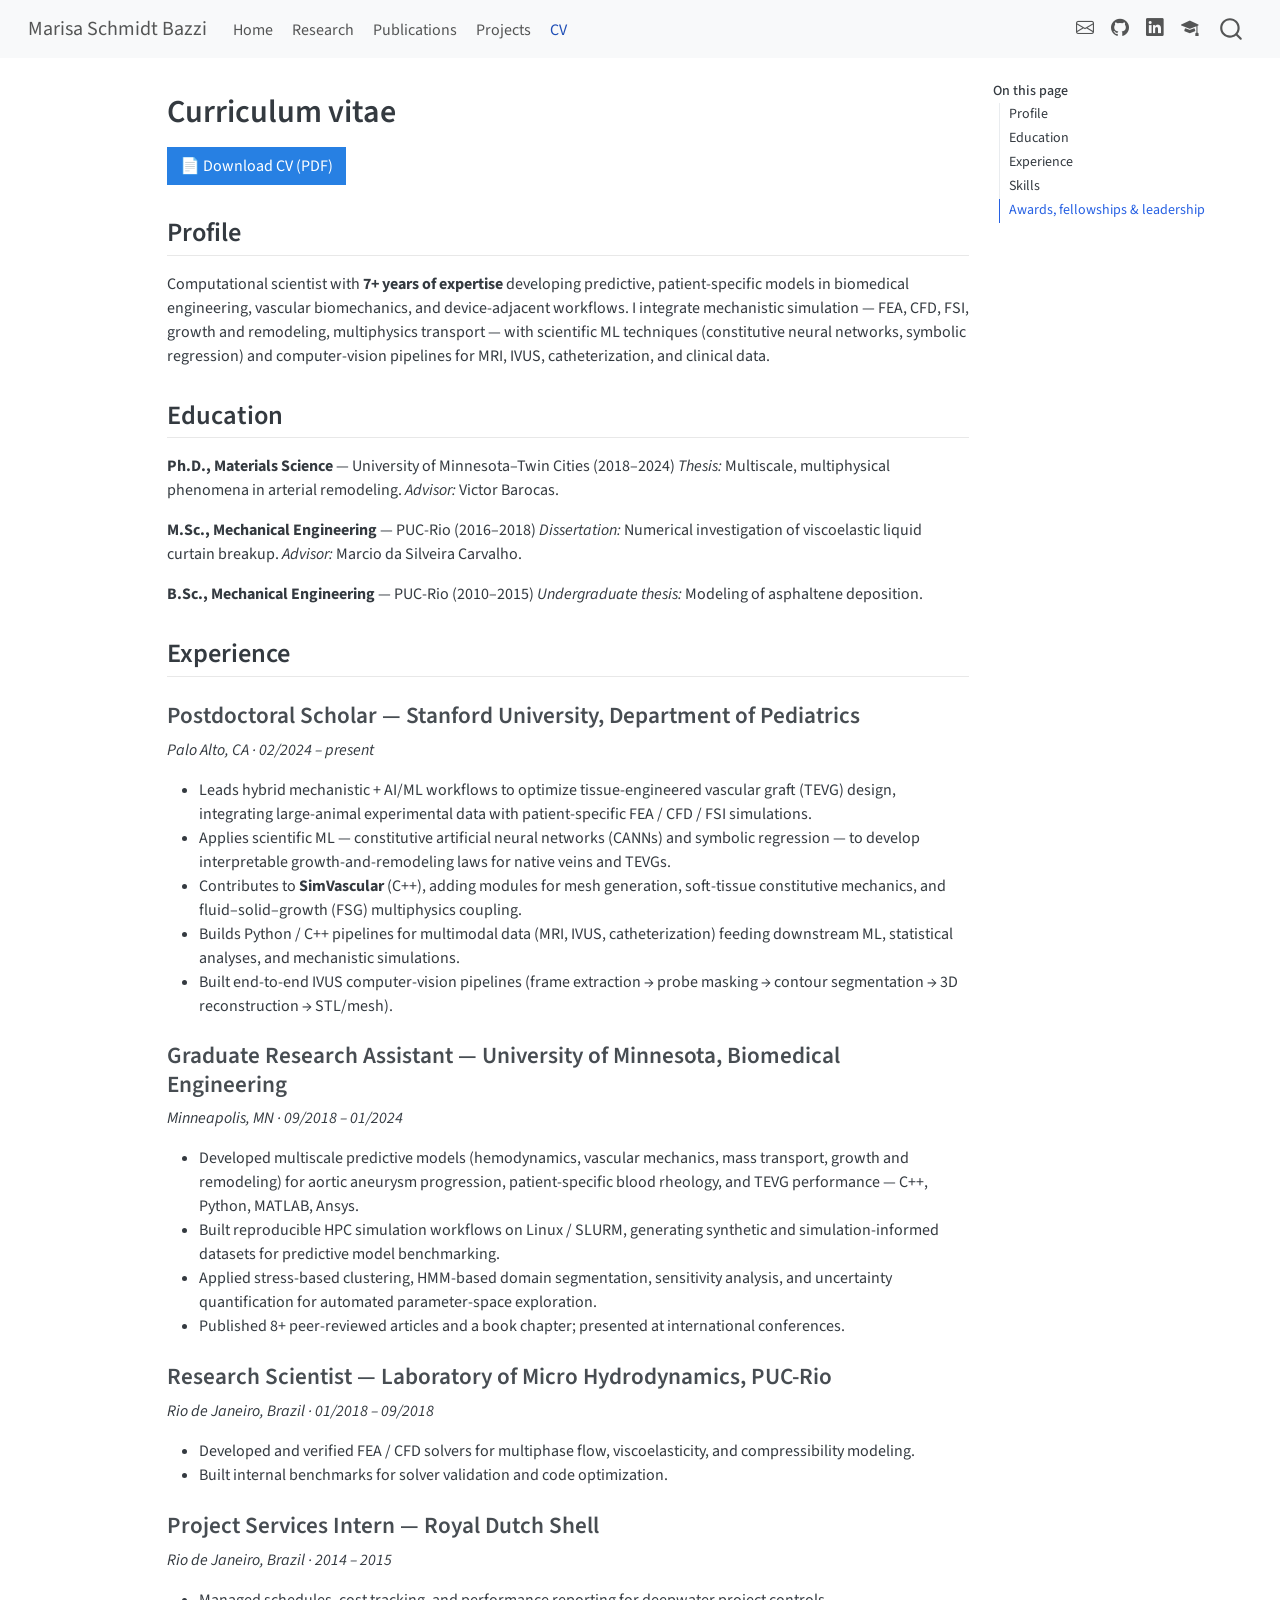
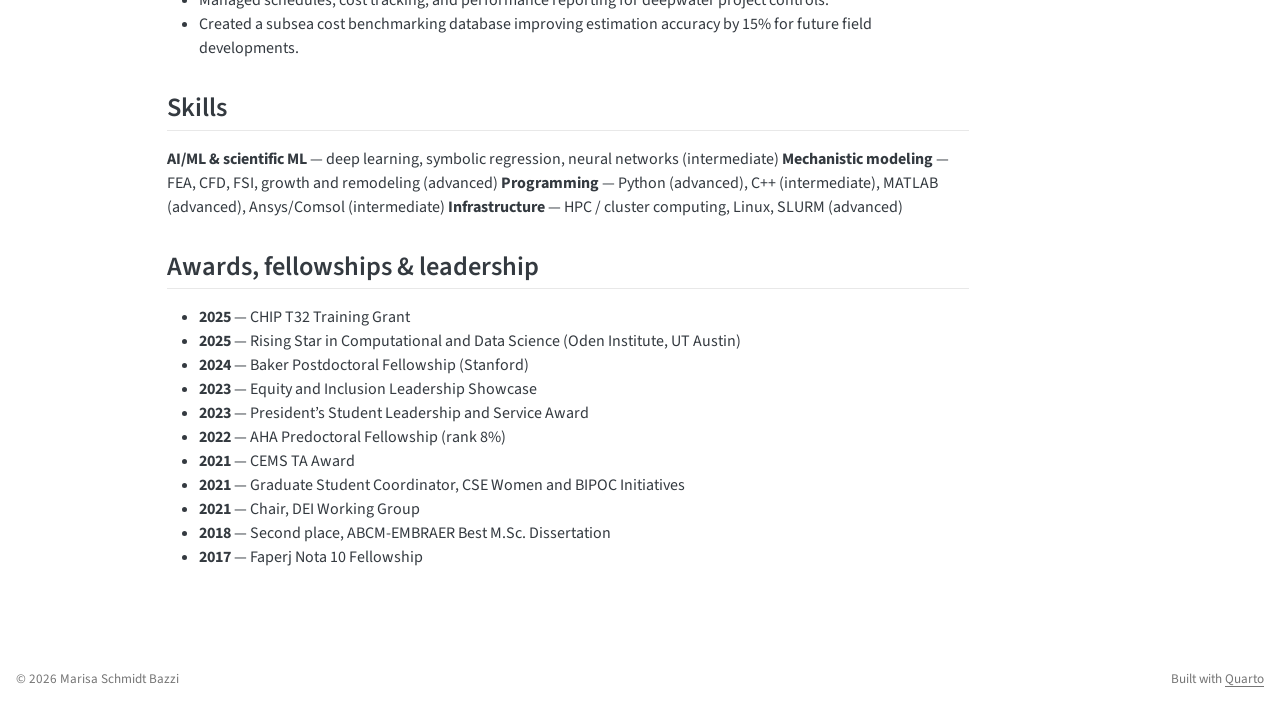
==== cv.html @ b9c8cfd8 "Built site for gh-pages" ====
<!DOCTYPE html>
<html xmlns="http://www.w3.org/1999/xhtml" lang="en" xml:lang="en"><head>

<meta charset="utf-8">
<meta name="generator" content="quarto-1.9.37">

<meta name="viewport" content="width=device-width, initial-scale=1.0, user-scalable=yes">


<title>Curriculum vitae – Marisa Schmidt Bazzi</title>
<style>
/* Default styles provided by pandoc.
** See https://pandoc.org/MANUAL.html#variables-for-html for config info.
*/
code{white-space: pre-wrap;}
span.smallcaps{font-variant: small-caps;}
div.columns{display: flex; gap: min(4vw, 1.5em);}
div.column{flex: auto; overflow-x: auto;}
div.hanging-indent{margin-left: 1.5em; text-indent: -1.5em;}
ul.task-list{list-style: none;}
ul.task-list li input[type="checkbox"] {
  width: 0.8em;
  margin: 0 0.8em 0.2em -1em; /* quarto-specific, see https://github.com/quarto-dev/quarto-cli/issues/4556 */ 
  vertical-align: middle;
}
</style>


<script src="site_libs/quarto-nav/quarto-nav.js"></script>
<script src="site_libs/quarto-nav/headroom.min.js"></script>
<script src="site_libs/clipboard/clipboard.min.js"></script>
<script src="site_libs/quarto-search/autocomplete.umd.js"></script>
<script src="site_libs/quarto-search/fuse.min.js"></script>
<script src="site_libs/quarto-search/quarto-search.js"></script>
<meta name="quarto:offset" content="./">
<script src="site_libs/quarto-html/quarto.js" type="module"></script>
<script src="site_libs/quarto-html/tabsets/tabsets.js" type="module"></script>
<script src="site_libs/quarto-html/popper.min.js"></script>
<script src="site_libs/quarto-html/tippy.umd.min.js"></script>
<script src="site_libs/quarto-html/anchor.min.js"></script>
<link href="site_libs/quarto-html/tippy.css" rel="stylesheet">
<link href="site_libs/quarto-html/quarto-syntax-highlighting-7f8f88aac4f3542376d5c11b86a4c14d.css" rel="stylesheet" id="quarto-text-highlighting-styles">
<script src="site_libs/bootstrap/bootstrap.min.js"></script>
<link href="site_libs/bootstrap/bootstrap-icons.css" rel="stylesheet">
<link href="site_libs/bootstrap/bootstrap-c2369bc17e9ba4e9e308178d984da043.min.css" rel="stylesheet" append-hash="true" id="quarto-bootstrap" data-mode="light">
<script id="quarto-search-options" type="application/json">{
  "location": "navbar",
  "copy-button": false,
  "collapse-after": 3,
  "panel-placement": "end",
  "type": "overlay",
  "limit": 50,
  "keyboard-shortcut": [
    "f",
    "/",
    "s"
  ],
  "show-item-context": false,
  "language": {
    "search-no-results-text": "No results",
    "search-matching-documents-text": "matching documents",
    "search-copy-link-title": "Copy link to search",
    "search-hide-matches-text": "Hide additional matches",
    "search-more-match-text": "more match in this document",
    "search-more-matches-text": "more matches in this document",
    "search-clear-button-title": "Clear",
    "search-text-placeholder": "",
    "search-detached-cancel-button-title": "Cancel",
    "search-submit-button-title": "Submit",
    "search-label": "Search"
  }
}</script>


<link rel="stylesheet" href="styles.css">
</head>

<body class="nav-fixed quarto-light">

<div id="quarto-search-results"></div>
  <header id="quarto-header" class="headroom fixed-top">
    <nav class="navbar navbar-expand-lg " data-bs-theme="dark">
      <div class="navbar-container container-fluid">
      <div class="navbar-brand-container mx-auto">
    <a class="navbar-brand" href="./index.html">
    <span class="navbar-title">Marisa Schmidt Bazzi</span>
    </a>
  </div>
            <div id="quarto-search" class="" title="Search"></div>
          <button class="navbar-toggler" type="button" data-bs-toggle="collapse" data-bs-target="#navbarCollapse" aria-controls="navbarCollapse" role="menu" aria-expanded="false" aria-label="Toggle navigation" onclick="if (window.quartoToggleHeadroom) { window.quartoToggleHeadroom(); }">
  <span class="navbar-toggler-icon"></span>
</button>
          <div class="collapse navbar-collapse" id="navbarCollapse">
            <ul class="navbar-nav navbar-nav-scroll me-auto">
  <li class="nav-item">
    <a class="nav-link" href="./index.html"> 
<span class="menu-text">Home</span></a>
  </li>  
  <li class="nav-item">
    <a class="nav-link" href="./research.html"> 
<span class="menu-text">Research</span></a>
  </li>  
  <li class="nav-item">
    <a class="nav-link" href="./publications.html"> 
<span class="menu-text">Publications</span></a>
  </li>  
  <li class="nav-item">
    <a class="nav-link" href="./projects.html"> 
<span class="menu-text">Projects</span></a>
  </li>  
  <li class="nav-item">
    <a class="nav-link active" href="./cv.html" aria-current="page"> 
<span class="menu-text">CV</span></a>
  </li>  
</ul>
            <ul class="navbar-nav navbar-nav-scroll ms-auto">
  <li class="nav-item compact">
    <a class="nav-link" href="mailto:msbazzi@stanford.edu"> <i class="bi bi-envelope" role="img" aria-label="Email">
</i> 
<span class="menu-text"></span></a>
  </li>  
  <li class="nav-item compact">
    <a class="nav-link" href="https://github.com/msbazzi"> <i class="bi bi-github" role="img" aria-label="GitHub">
</i> 
<span class="menu-text"></span></a>
  </li>  
  <li class="nav-item compact">
    <a class="nav-link" href="https://www.linkedin.com/in/marisa-bazzi/"> <i class="bi bi-linkedin" role="img" aria-label="LinkedIn">
</i> 
<span class="menu-text"></span></a>
  </li>  
  <li class="nav-item compact">
    <a class="nav-link" href="https://scholar.google.com/citations?user=GyhokJYAAAAJ"> <i class="bi bi-mortarboard-fill" role="img" aria-label="Google Scholar">
</i> 
<span class="menu-text"></span></a>
  </li>  
</ul>
          </div> <!-- /navcollapse -->
            <div class="quarto-navbar-tools">
</div>
      </div> <!-- /container-fluid -->
    </nav>
</header>
<!-- content -->
<div id="quarto-content" class="quarto-container page-columns page-rows-contents page-layout-article page-navbar">
<!-- sidebar -->
<!-- margin-sidebar -->
    <div id="quarto-margin-sidebar" class="sidebar margin-sidebar">
        <nav id="TOC" role="doc-toc" class="toc-active">
    <h2 id="toc-title">On this page</h2>
   
  <ul>
  <li><a href="#profile" id="toc-profile" class="nav-link active" data-scroll-target="#profile">Profile</a></li>
  <li><a href="#education" id="toc-education" class="nav-link" data-scroll-target="#education">Education</a></li>
  <li><a href="#experience" id="toc-experience" class="nav-link" data-scroll-target="#experience">Experience</a>
  <ul class="collapse">
  <li><a href="#postdoctoral-scholar-stanford-university-department-of-pediatrics" id="toc-postdoctoral-scholar-stanford-university-department-of-pediatrics" class="nav-link" data-scroll-target="#postdoctoral-scholar-stanford-university-department-of-pediatrics">Postdoctoral Scholar — Stanford University, Department of Pediatrics</a></li>
  <li><a href="#graduate-research-assistant-university-of-minnesota-biomedical-engineering" id="toc-graduate-research-assistant-university-of-minnesota-biomedical-engineering" class="nav-link" data-scroll-target="#graduate-research-assistant-university-of-minnesota-biomedical-engineering">Graduate Research Assistant — University of Minnesota, Biomedical Engineering</a></li>
  <li><a href="#research-scientist-laboratory-of-micro-hydrodynamics-puc-rio" id="toc-research-scientist-laboratory-of-micro-hydrodynamics-puc-rio" class="nav-link" data-scroll-target="#research-scientist-laboratory-of-micro-hydrodynamics-puc-rio">Research Scientist — Laboratory of Micro Hydrodynamics, PUC-Rio</a></li>
  <li><a href="#project-services-intern-royal-dutch-shell" id="toc-project-services-intern-royal-dutch-shell" class="nav-link" data-scroll-target="#project-services-intern-royal-dutch-shell">Project Services Intern — Royal Dutch Shell</a></li>
  </ul></li>
  <li><a href="#skills" id="toc-skills" class="nav-link" data-scroll-target="#skills">Skills</a></li>
  <li><a href="#awards-fellowships-leadership" id="toc-awards-fellowships-leadership" class="nav-link" data-scroll-target="#awards-fellowships-leadership">Awards, fellowships &amp; leadership</a></li>
  </ul>
</nav>
    </div>
<!-- main -->
<main class="content" id="quarto-document-content">

<header id="title-block-header" class="quarto-title-block default">
<div class="quarto-title">
<h1 class="title">Curriculum vitae</h1>
</div>



<div class="quarto-title-meta">

    
  
    
  </div>
  


</header>


<p><a href="Marisa_Bazzi_CV.pdf" class="btn btn-primary" role="button">📄 Download CV (PDF)</a></p>
<section id="profile" class="level2">
<h2 class="anchored" data-anchor-id="profile">Profile</h2>
<p>Computational scientist with <strong>7+ years of expertise</strong> developing predictive, patient-specific models in biomedical engineering, vascular biomechanics, and device-adjacent workflows. I integrate mechanistic simulation — FEA, CFD, FSI, growth and remodeling, multiphysics transport — with scientific ML techniques (constitutive neural networks, symbolic regression) and computer-vision pipelines for MRI, IVUS, catheterization, and clinical data.</p>
</section>
<section id="education" class="level2">
<h2 class="anchored" data-anchor-id="education">Education</h2>
<p><strong>Ph.D., Materials Science</strong> — University of Minnesota–Twin Cities (2018–2024) <em>Thesis:</em> Multiscale, multiphysical phenomena in arterial remodeling. <em>Advisor:</em> Victor Barocas.</p>
<p><strong>M.Sc., Mechanical Engineering</strong> — PUC-Rio (2016–2018) <em>Dissertation:</em> Numerical investigation of viscoelastic liquid curtain breakup. <em>Advisor:</em> Marcio da Silveira Carvalho.</p>
<p><strong>B.Sc., Mechanical Engineering</strong> — PUC-Rio (2010–2015) <em>Undergraduate thesis:</em> Modeling of asphaltene deposition.</p>
</section>
<section id="experience" class="level2">
<h2 class="anchored" data-anchor-id="experience">Experience</h2>
<section id="postdoctoral-scholar-stanford-university-department-of-pediatrics" class="level3">
<h3 class="anchored" data-anchor-id="postdoctoral-scholar-stanford-university-department-of-pediatrics">Postdoctoral Scholar — Stanford University, Department of Pediatrics</h3>
<p><em>Palo Alto, CA · 02/2024 – present</em></p>
<ul>
<li>Leads hybrid mechanistic + AI/ML workflows to optimize tissue-engineered vascular graft (TEVG) design, integrating large-animal experimental data with patient-specific FEA / CFD / FSI simulations.</li>
<li>Applies scientific ML — constitutive artificial neural networks (CANNs) and symbolic regression — to develop interpretable growth-and-remodeling laws for native veins and TEVGs.</li>
<li>Contributes to <strong>SimVascular</strong> (C++), adding modules for mesh generation, soft-tissue constitutive mechanics, and fluid–solid–growth (FSG) multiphysics coupling.</li>
<li>Builds Python / C++ pipelines for multimodal data (MRI, IVUS, catheterization) feeding downstream ML, statistical analyses, and mechanistic simulations.</li>
<li>Built end-to-end IVUS computer-vision pipelines (frame extraction → probe masking → contour segmentation → 3D reconstruction → STL/mesh).</li>
</ul>
</section>
<section id="graduate-research-assistant-university-of-minnesota-biomedical-engineering" class="level3">
<h3 class="anchored" data-anchor-id="graduate-research-assistant-university-of-minnesota-biomedical-engineering">Graduate Research Assistant — University of Minnesota, Biomedical Engineering</h3>
<p><em>Minneapolis, MN · 09/2018 – 01/2024</em></p>
<ul>
<li>Developed multiscale predictive models (hemodynamics, vascular mechanics, mass transport, growth and remodeling) for aortic aneurysm progression, patient-specific blood rheology, and TEVG performance — C++, Python, MATLAB, Ansys.</li>
<li>Built reproducible HPC simulation workflows on Linux / SLURM, generating synthetic and simulation-informed datasets for predictive model benchmarking.</li>
<li>Applied stress-based clustering, HMM-based domain segmentation, sensitivity analysis, and uncertainty quantification for automated parameter-space exploration.</li>
<li>Published 8+ peer-reviewed articles and a book chapter; presented at international conferences.</li>
</ul>
</section>
<section id="research-scientist-laboratory-of-micro-hydrodynamics-puc-rio" class="level3">
<h3 class="anchored" data-anchor-id="research-scientist-laboratory-of-micro-hydrodynamics-puc-rio">Research Scientist — Laboratory of Micro Hydrodynamics, PUC-Rio</h3>
<p><em>Rio de Janeiro, Brazil · 01/2018 – 09/2018</em></p>
<ul>
<li>Developed and verified FEA / CFD solvers for multiphase flow, viscoelasticity, and compressibility modeling.</li>
<li>Built internal benchmarks for solver validation and code optimization.</li>
</ul>
</section>
<section id="project-services-intern-royal-dutch-shell" class="level3">
<h3 class="anchored" data-anchor-id="project-services-intern-royal-dutch-shell">Project Services Intern — Royal Dutch Shell</h3>
<p><em>Rio de Janeiro, Brazil · 2014 – 2015</em></p>
<ul>
<li>Managed schedules, cost tracking, and performance reporting for deepwater project controls.</li>
<li>Created a subsea cost benchmarking database improving estimation accuracy by 15% for future field developments.</li>
</ul>
</section>
</section>
<section id="skills" class="level2">
<h2 class="anchored" data-anchor-id="skills">Skills</h2>
<p><strong>AI/ML &amp; scientific ML</strong> — deep learning, symbolic regression, neural networks (intermediate) <strong>Mechanistic modeling</strong> — FEA, CFD, FSI, growth and remodeling (advanced) <strong>Programming</strong> — Python (advanced), C++ (intermediate), MATLAB (advanced), Ansys/Comsol (intermediate) <strong>Infrastructure</strong> — HPC / cluster computing, Linux, SLURM (advanced)</p>
</section>
<section id="awards-fellowships-leadership" class="level2">
<h2 class="anchored" data-anchor-id="awards-fellowships-leadership">Awards, fellowships &amp; leadership</h2>
<ul>
<li><strong>2025</strong> — CHIP T32 Training Grant</li>
<li><strong>2025</strong> — Rising Star in Computational and Data Science (Oden Institute, UT Austin)</li>
<li><strong>2024</strong> — Baker Postdoctoral Fellowship (Stanford)</li>
<li><strong>2023</strong> — Equity and Inclusion Leadership Showcase</li>
<li><strong>2023</strong> — President’s Student Leadership and Service Award</li>
<li><strong>2022</strong> — AHA Predoctoral Fellowship (rank 8%)</li>
<li><strong>2021</strong> — CEMS TA Award</li>
<li><strong>2021</strong> — Graduate Student Coordinator, CSE Women and BIPOC Initiatives</li>
<li><strong>2021</strong> — Chair, DEI Working Group</li>
<li><strong>2018</strong> — Second place, ABCM-EMBRAER Best M.Sc. Dissertation</li>
<li><strong>2017</strong> — Faperj Nota 10 Fellowship</li>
</ul>


</section>

</main> <!-- /main -->
<script id="quarto-html-after-body" type="application/javascript">
  window.document.addEventListener("DOMContentLoaded", function (event) {
    const icon = "";
    const anchorJS = new window.AnchorJS();
    anchorJS.options = {
      placement: 'right',
      icon: icon
    };
    anchorJS.add('.anchored');
    const isCodeAnnotation = (el) => {
      for (const clz of el.classList) {
        if (clz.startsWith('code-annotation-')) {                     
          return true;
        }
      }
      return false;
    }
    const onCopySuccess = function(e) {
      // button target
      const button = e.trigger;
      // don't keep focus
      button.blur();
      // flash "checked"
      button.classList.add('code-copy-button-checked');
      var currentTitle = button.getAttribute("title");
      button.setAttribute("title", "Copied!");
      let tooltip;
      if (window.bootstrap) {
        button.setAttribute("data-bs-toggle", "tooltip");
        button.setAttribute("data-bs-placement", "left");
        button.setAttribute("data-bs-title", "Copied!");
        tooltip = new bootstrap.Tooltip(button, 
          { trigger: "manual", 
            customClass: "code-copy-button-tooltip",
            offset: [0, -8]});
        tooltip.show();    
      }
      setTimeout(function() {
        if (tooltip) {
          tooltip.hide();
          button.removeAttribute("data-bs-title");
          button.removeAttribute("data-bs-toggle");
          button.removeAttribute("data-bs-placement");
        }
        button.setAttribute("title", currentTitle);
        button.classList.remove('code-copy-button-checked');
      }, 1000);
      // clear code selection
      e.clearSelection();
    }
    const getTextToCopy = function(trigger) {
      const outerScaffold = trigger.parentElement.cloneNode(true);
      const codeEl = outerScaffold.querySelector('code');
      for (const childEl of codeEl.children) {
        if (isCodeAnnotation(childEl)) {
          childEl.remove();
        }
      }
      return codeEl.innerText;
    }
    const clipboard = new window.ClipboardJS('.code-copy-button:not([data-in-quarto-modal])', {
      text: getTextToCopy
    });
    clipboard.on('success', onCopySuccess);
    if (window.document.getElementById('quarto-embedded-source-code-modal')) {
      const clipboardModal = new window.ClipboardJS('.code-copy-button[data-in-quarto-modal]', {
        text: getTextToCopy,
        container: window.document.getElementById('quarto-embedded-source-code-modal')
      });
      clipboardModal.on('success', onCopySuccess);
    }
      var localhostRegex = new RegExp(/^(?:http|https):\/\/localhost\:?[0-9]*\//);
      var mailtoRegex = new RegExp(/^mailto:/);
        var filterRegex = new RegExp("https:\/\/msbazzi\.github\.io");
      var isInternal = (href) => {
          return filterRegex.test(href) || localhostRegex.test(href) || mailtoRegex.test(href);
      }
      // Inspect non-navigation links and adorn them if external
     var links = window.document.querySelectorAll('a[href]:not(.nav-link):not(.navbar-brand):not(.toc-action):not(.sidebar-link):not(.sidebar-item-toggle):not(.pagination-link):not(.no-external):not([aria-hidden]):not(.dropdown-item):not(.quarto-navigation-tool):not(.about-link)');
      for (var i=0; i<links.length; i++) {
        const link = links[i];
        if (!isInternal(link.href)) {
          // undo the damage that might have been done by quarto-nav.js in the case of
          // links that we want to consider external
          if (link.dataset.originalHref !== undefined) {
            link.href = link.dataset.originalHref;
          }
        }
      }
    function tippyHover(el, contentFn, onTriggerFn, onUntriggerFn) {
      const config = {
        allowHTML: true,
        maxWidth: 500,
        delay: 100,
        arrow: false,
        appendTo: function(el) {
            return el.parentElement;
        },
        interactive: true,
        interactiveBorder: 10,
        theme: 'quarto',
        placement: 'bottom-start',
      };
      if (contentFn) {
        config.content = contentFn;
      }
      if (onTriggerFn) {
        config.onTrigger = onTriggerFn;
      }
      if (onUntriggerFn) {
        config.onUntrigger = onUntriggerFn;
      }
      window.tippy(el, config); 
    }
    const noterefs = window.document.querySelectorAll('a[role="doc-noteref"]');
    for (var i=0; i<noterefs.length; i++) {
      const ref = noterefs[i];
      tippyHover(ref, function() {
        // use id or data attribute instead here
        let href = ref.getAttribute('data-footnote-href') || ref.getAttribute('href');
        try { href = new URL(href).hash; } catch {}
        const id = href.replace(/^#\/?/, "");
        const note = window.document.getElementById(id);
        if (note) {
          return note.innerHTML;
        } else {
          return "";
        }
      });
    }
    const xrefs = window.document.querySelectorAll('a.quarto-xref');
    const processXRef = (id, note) => {
      // Strip column container classes
      const stripColumnClz = (el) => {
        el.classList.remove("page-full", "page-columns");
        if (el.children) {
          for (const child of el.children) {
            stripColumnClz(child);
          }
        }
      }
      stripColumnClz(note)
      if (id === null || id.startsWith('sec-')) {
        // Special case sections, only their first couple elements
        const container = document.createElement("div");
        if (note.children && note.children.length > 2) {
          container.appendChild(note.children[0].cloneNode(true));
          for (let i = 1; i < note.children.length; i++) {
            const child = note.children[i];
            if (child.tagName === "P" && child.innerText === "") {
              continue;
            } else {
              container.appendChild(child.cloneNode(true));
              break;
            }
          }
          if (window.Quarto?.typesetMath) {
            window.Quarto.typesetMath(container);
          }
          return container.innerHTML
        } else {
          if (window.Quarto?.typesetMath) {
            window.Quarto.typesetMath(note);
          }
          return note.innerHTML;
        }
      } else {
        // Remove any anchor links if they are present
        const anchorLink = note.querySelector('a.anchorjs-link');
        if (anchorLink) {
          anchorLink.remove();
        }
        if (window.Quarto?.typesetMath) {
          window.Quarto.typesetMath(note);
        }
        if (note.classList.contains("callout")) {
          return note.outerHTML;
        } else {
          return note.innerHTML;
        }
      }
    }
    for (var i=0; i<xrefs.length; i++) {
      const xref = xrefs[i];
      tippyHover(xref, undefined, function(instance) {
        instance.disable();
        let url = xref.getAttribute('href');
        let hash = undefined; 
        if (url.startsWith('#')) {
          hash = url;
        } else {
          try { hash = new URL(url).hash; } catch {}
        }
        if (hash) {
          const id = hash.replace(/^#\/?/, "");
          const note = window.document.getElementById(id);
          if (note !== null) {
            try {
              const html = processXRef(id, note.cloneNode(true));
              instance.setContent(html);
            } finally {
              instance.enable();
              instance.show();
            }
          } else {
            // See if we can fetch this
            fetch(url.split('#')[0])
            .then(res => res.text())
            .then(html => {
              const parser = new DOMParser();
              const htmlDoc = parser.parseFromString(html, "text/html");
              const note = htmlDoc.getElementById(id);
              if (note !== null) {
                const html = processXRef(id, note);
                instance.setContent(html);
              } 
            }).finally(() => {
              instance.enable();
              instance.show();
            });
          }
        } else {
          // See if we can fetch a full url (with no hash to target)
          // This is a special case and we should probably do some content thinning / targeting
          fetch(url)
          .then(res => res.text())
          .then(html => {
            const parser = new DOMParser();
            const htmlDoc = parser.parseFromString(html, "text/html");
            const note = htmlDoc.querySelector('main.content');
            if (note !== null) {
              // This should only happen for chapter cross references
              // (since there is no id in the URL)
              // remove the first header
              if (note.children.length > 0 && note.children[0].tagName === "HEADER") {
                note.children[0].remove();
              }
              const html = processXRef(null, note);
              instance.setContent(html);
            } 
          }).finally(() => {
            instance.enable();
            instance.show();
          });
        }
      }, function(instance) {
      });
    }
        let selectedAnnoteEl;
        const selectorForAnnotation = ( cell, annotation) => {
          let cellAttr = 'data-code-cell="' + cell + '"';
          let lineAttr = 'data-code-annotation="' +  annotation + '"';
          const selector = 'span[' + cellAttr + '][' + lineAttr + ']';
          return selector;
        }
        const selectCodeLines = (annoteEl) => {
          const doc = window.document;
          const targetCell = annoteEl.getAttribute("data-target-cell");
          const targetAnnotation = annoteEl.getAttribute("data-target-annotation");
          const annoteSpan = window.document.querySelector(selectorForAnnotation(targetCell, targetAnnotation));
          const lines = annoteSpan.getAttribute("data-code-lines").split(",");
          const lineIds = lines.map((line) => {
            return targetCell + "-" + line;
          })
          let top = null;
          let height = null;
          let parent = null;
          if (lineIds.length > 0) {
              //compute the position of the single el (top and bottom and make a div)
              const el = window.document.getElementById(lineIds[0]);
              top = el.offsetTop;
              height = el.offsetHeight;
              parent = el.parentElement.parentElement;
            if (lineIds.length > 1) {
              const lastEl = window.document.getElementById(lineIds[lineIds.length - 1]);
              const bottom = lastEl.offsetTop + lastEl.offsetHeight;
              height = bottom - top;
            }
            if (top !== null && height !== null && parent !== null) {
              // cook up a div (if necessary) and position it 
              let div = window.document.getElementById("code-annotation-line-highlight");
              if (div === null) {
                div = window.document.createElement("div");
                div.setAttribute("id", "code-annotation-line-highlight");
                div.style.position = 'absolute';
                parent.appendChild(div);
              }
              div.style.top = top - 2 + "px";
              div.style.height = height + 4 + "px";
              div.style.left = 0;
              let gutterDiv = window.document.getElementById("code-annotation-line-highlight-gutter");
              if (gutterDiv === null) {
                gutterDiv = window.document.createElement("div");
                gutterDiv.setAttribute("id", "code-annotation-line-highlight-gutter");
                gutterDiv.style.position = 'absolute';
                const codeCell = window.document.getElementById(targetCell);
                const gutter = codeCell.querySelector('.code-annotation-gutter');
                gutter.appendChild(gutterDiv);
              }
              gutterDiv.style.top = top - 2 + "px";
              gutterDiv.style.height = height + 4 + "px";
            }
            selectedAnnoteEl = annoteEl;
          }
        };
        const unselectCodeLines = () => {
          const elementsIds = ["code-annotation-line-highlight", "code-annotation-line-highlight-gutter"];
          elementsIds.forEach((elId) => {
            const div = window.document.getElementById(elId);
            if (div) {
              div.remove();
            }
          });
          selectedAnnoteEl = undefined;
        };
          // Handle positioning of the toggle
      window.addEventListener(
        "resize",
        throttle(() => {
          elRect = undefined;
          if (selectedAnnoteEl) {
            selectCodeLines(selectedAnnoteEl);
          }
        }, 10)
      );
      function throttle(fn, ms) {
      let throttle = false;
      let timer;
        return (...args) => {
          if(!throttle) { // first call gets through
              fn.apply(this, args);
              throttle = true;
          } else { // all the others get throttled
              if(timer) clearTimeout(timer); // cancel #2
              timer = setTimeout(() => {
                fn.apply(this, args);
                timer = throttle = false;
              }, ms);
          }
        };
      }
        // Attach click handler to the DT
        const annoteDls = window.document.querySelectorAll('dt[data-target-cell]');
        for (const annoteDlNode of annoteDls) {
          annoteDlNode.addEventListener('click', (event) => {
            const clickedEl = event.target;
            if (clickedEl !== selectedAnnoteEl) {
              unselectCodeLines();
              const activeEl = window.document.querySelector('dt[data-target-cell].code-annotation-active');
              if (activeEl) {
                activeEl.classList.remove('code-annotation-active');
              }
              selectCodeLines(clickedEl);
              clickedEl.classList.add('code-annotation-active');
            } else {
              // Unselect the line
              unselectCodeLines();
              clickedEl.classList.remove('code-annotation-active');
            }
          });
        }
    const findCites = (el) => {
      const parentEl = el.parentElement;
      if (parentEl) {
        const cites = parentEl.dataset.cites;
        if (cites) {
          return {
            el,
            cites: cites.split(' ')
          };
        } else {
          return findCites(el.parentElement)
        }
      } else {
        return undefined;
      }
    };
    var bibliorefs = window.document.querySelectorAll('a[role="doc-biblioref"]');
    for (var i=0; i<bibliorefs.length; i++) {
      const ref = bibliorefs[i];
      const citeInfo = findCites(ref);
      if (citeInfo) {
        tippyHover(citeInfo.el, function() {
          var popup = window.document.createElement('div');
          citeInfo.cites.forEach(function(cite) {
            var citeDiv = window.document.createElement('div');
            citeDiv.classList.add('hanging-indent');
            citeDiv.classList.add('csl-entry');
            var biblioDiv = window.document.getElementById('ref-' + cite);
            if (biblioDiv) {
              citeDiv.innerHTML = biblioDiv.innerHTML;
            }
            popup.appendChild(citeDiv);
          });
          return popup.innerHTML;
        });
      }
    }
  });
  </script>
</div> <!-- /content -->
<footer class="footer">
  <div class="nav-footer">
    <div class="nav-footer-left">
<p>© 2026 Marisa Schmidt Bazzi</p>
</div>   
    <div class="nav-footer-center">
      &nbsp;
    </div>
    <div class="nav-footer-right">
<p>Built with <a href="https://quarto.org">Quarto</a></p>
</div>
  </div>
</footer>




</body></html>
---- site_libs/quarto-html/tippy.css ----
.tippy-box[data-animation=fade][data-state=hidden]{opacity:0}[data-tippy-root]{max-width:calc(100vw - 10px)}.tippy-box{position:relative;background-color:#333;color:#fff;border-radius:4px;font-size:14px;line-height:1.4;white-space:normal;outline:0;transition-property:transform,visibility,opacity}.tippy-box[data-placement^=top]>.tippy-arrow{bottom:0}.tippy-box[data-placement^=top]>.tippy-arrow:before{bottom:-7px;left:0;border-width:8px 8px 0;border-top-color:initial;transform-origin:center top}.tippy-box[data-placement^=bottom]>.tippy-arrow{top:0}.tippy-box[data-placement^=bottom]>.tippy-arrow:before{top:-7px;left:0;border-width:0 8px 8px;border-bottom-color:initial;transform-origin:center bottom}.tippy-box[data-placement^=left]>.tippy-arrow{right:0}.tippy-box[data-placement^=left]>.tippy-arrow:before{border-width:8px 0 8px 8px;border-left-color:initial;right:-7px;transform-origin:center left}.tippy-box[data-placement^=right]>.tippy-arrow{left:0}.tippy-box[data-placement^=right]>.tippy-arrow:before{left:-7px;border-width:8px 8px 8px 0;border-right-color:initial;transform-origin:center right}.tippy-box[data-inertia][data-state=visible]{transition-timing-function:cubic-bezier(.54,1.5,.38,1.11)}.tippy-arrow{width:16px;height:16px;color:#333}.tippy-arrow:before{content:"";position:absolute;border-color:transparent;border-style:solid}.tippy-content{position:relative;padding:5px 9px;z-index:1}
---- site_libs/quarto-html/quarto-syntax-highlighting-7f8f88aac4f3542376d5c11b86a4c14d.css ----
/* quarto syntax highlight colors */
:root {
  --quarto-hl-ot-color: #003B4F;
  --quarto-hl-at-color: #657422;
  --quarto-hl-ss-color: #20794D;
  --quarto-hl-an-color: #5E5E5E;
  --quarto-hl-fu-color: #4758AB;
  --quarto-hl-st-color: #20794D;
  --quarto-hl-cf-color: #003B4F;
  --quarto-hl-op-color: #5E5E5E;
  --quarto-hl-er-color: #AD0000;
  --quarto-hl-bn-color: #AD0000;
  --quarto-hl-al-color: #AD0000;
  --quarto-hl-va-color: #111111;
  --quarto-hl-bu-color: inherit;
  --quarto-hl-ex-color: inherit;
  --quarto-hl-pp-color: #AD0000;
  --quarto-hl-in-color: #5E5E5E;
  --quarto-hl-vs-color: #20794D;
  --quarto-hl-wa-color: #5E5E5E;
  --quarto-hl-do-color: #5E5E5E;
  --quarto-hl-im-color: #00769E;
  --quarto-hl-ch-color: #20794D;
  --quarto-hl-dt-color: #AD0000;
  --quarto-hl-fl-color: #AD0000;
  --quarto-hl-co-color: #5E5E5E;
  --quarto-hl-cv-color: #5E5E5E;
  --quarto-hl-cn-color: #8f5902;
  --quarto-hl-sc-color: #5E5E5E;
  --quarto-hl-dv-color: #AD0000;
  --quarto-hl-kw-color: #003B4F;
}

/* other quarto variables */
:root {
  --quarto-font-monospace: SFMono-Regular, Menlo, Monaco, Consolas, "Liberation Mono", "Courier New", monospace;
}

/* syntax highlight based on Pandoc's rules */
pre > code.sourceCode > span {
  color: #003B4F;
}

code.sourceCode > span {
  color: #003B4F;
}

div.sourceCode,
div.sourceCode pre.sourceCode {
  color: #003B4F;
}

/* Normal */
code span {
  color: #003B4F;
}

/* Alert */
code span.al {
  color: #AD0000;
  font-style: inherit;
}

/* Annotation */
code span.an {
  color: #5E5E5E;
  font-style: inherit;
}

/* Attribute */
code span.at {
  color: #657422;
  font-style: inherit;
}

/* BaseN */
code span.bn {
  color: #AD0000;
  font-style: inherit;
}

/* BuiltIn */
code span.bu {
  font-style: inherit;
}

/* ControlFlow */
code span.cf {
  color: #003B4F;
  font-weight: bold;
  font-style: inherit;
}

/* Char */
code span.ch {
  color: #20794D;
  font-style: inherit;
}

/* Constant */
code span.cn {
  color: #8f5902;
  font-style: inherit;
}

/* Comment */
code span.co {
  color: #5E5E5E;
  font-style: inherit;
}

/* CommentVar */
code span.cv {
  color: #5E5E5E;
  font-style: italic;
}

/* Documentation */
code span.do {
  color: #5E5E5E;
  font-style: italic;
}

/* DataType */
code span.dt {
  color: #AD0000;
  font-style: inherit;
}

/* DecVal */
code span.dv {
  color: #AD0000;
  font-style: inherit;
}

/* Error */
code span.er {
  color: #AD0000;
  font-style: inherit;
}

/* Extension */
code span.ex {
  font-style: inherit;
}

/* Float */
code span.fl {
  color: #AD0000;
  font-style: inherit;
}

/* Function */
code span.fu {
  color: #4758AB;
  font-style: inherit;
}

/* Import */
code span.im {
  color: #00769E;
  font-style: inherit;
}

/* Information */
code span.in {
  color: #5E5E5E;
  font-style: inherit;
}

/* Keyword */
code span.kw {
  color: #003B4F;
  font-weight: bold;
  font-style: inherit;
}

/* Operator */
code span.op {
  color: #5E5E5E;
  font-style: inherit;
}

/* Other */
code span.ot {
  color: #003B4F;
  font-style: inherit;
}

/* Preprocessor */
code span.pp {
  color: #AD0000;
  font-style: inherit;
}

/* SpecialChar */
code span.sc {
  color: #5E5E5E;
  font-style: inherit;
}

/* SpecialString */
code span.ss {
  color: #20794D;
  font-style: inherit;
}

/* String */
code span.st {
  color: #20794D;
  font-style: inherit;
}

/* Variable */
code span.va {
  color: #111111;
  font-style: inherit;
}

/* VerbatimString */
code span.vs {
  color: #20794D;
  font-style: inherit;
}

/* Warning */
code span.wa {
  color: #5E5E5E;
  font-style: italic;
}

.prevent-inlining {
  content: "</";
}

/*# sourceMappingURL=789ad8cd35626ba772517505b42a116e.css.map */
---- styles.css ----
/* Subtle academic styling */

.profile-img {
  border-radius: 50%;
  width: 220px;
  height: 220px;
  object-fit: cover;
  box-shadow: 0 2px 12px rgba(0, 0, 0, 0.08);
}

.about-grid {
  display: grid;
  grid-template-columns: 240px 1fr;
  gap: 2.5rem;
  align-items: start;
  margin-top: 1rem;
}

@media (max-width: 768px) {
  .about-grid {
    grid-template-columns: 1fr;
    text-align: center;
  }
  .profile-img {
    margin: 0 auto;
  }
}

.contact-list {
  list-style: none;
  padding: 0;
  margin-top: 0.75rem;
  font-size: 0.95em;
}

.contact-list li {
  margin-bottom: 0.25rem;
}

h1, h2, h3 {
  font-weight: 600;
}

h2 {
  margin-top: 2rem;
  border-bottom: 1px solid #e8e8e8;
  padding-bottom: 0.3rem;
}

.pub-year {
  font-weight: 600;
  color: #555;
  margin-top: 1.5rem;
}

.pub-entry {
  margin-bottom: 1rem;
  padding-left: 1rem;
  border-left: 2px solid #e8e8e8;
}

.pub-title {
  font-weight: 600;
}

.pub-venue {
  font-style: italic;
  color: #666;
}

.project-card {
  border: 1px solid #e8e8e8;
  border-radius: 6px;
  padding: 1rem 1.25rem;
  margin-bottom: 1rem;
}

.project-card h3 {
  margin-top: 0;
}

.tag {
  display: inline-block;
  background: #f0f4f8;
  color: #1a5490;
  padding: 2px 8px;
  border-radius: 3px;
  font-size: 0.8em;
  margin-right: 4px;
}
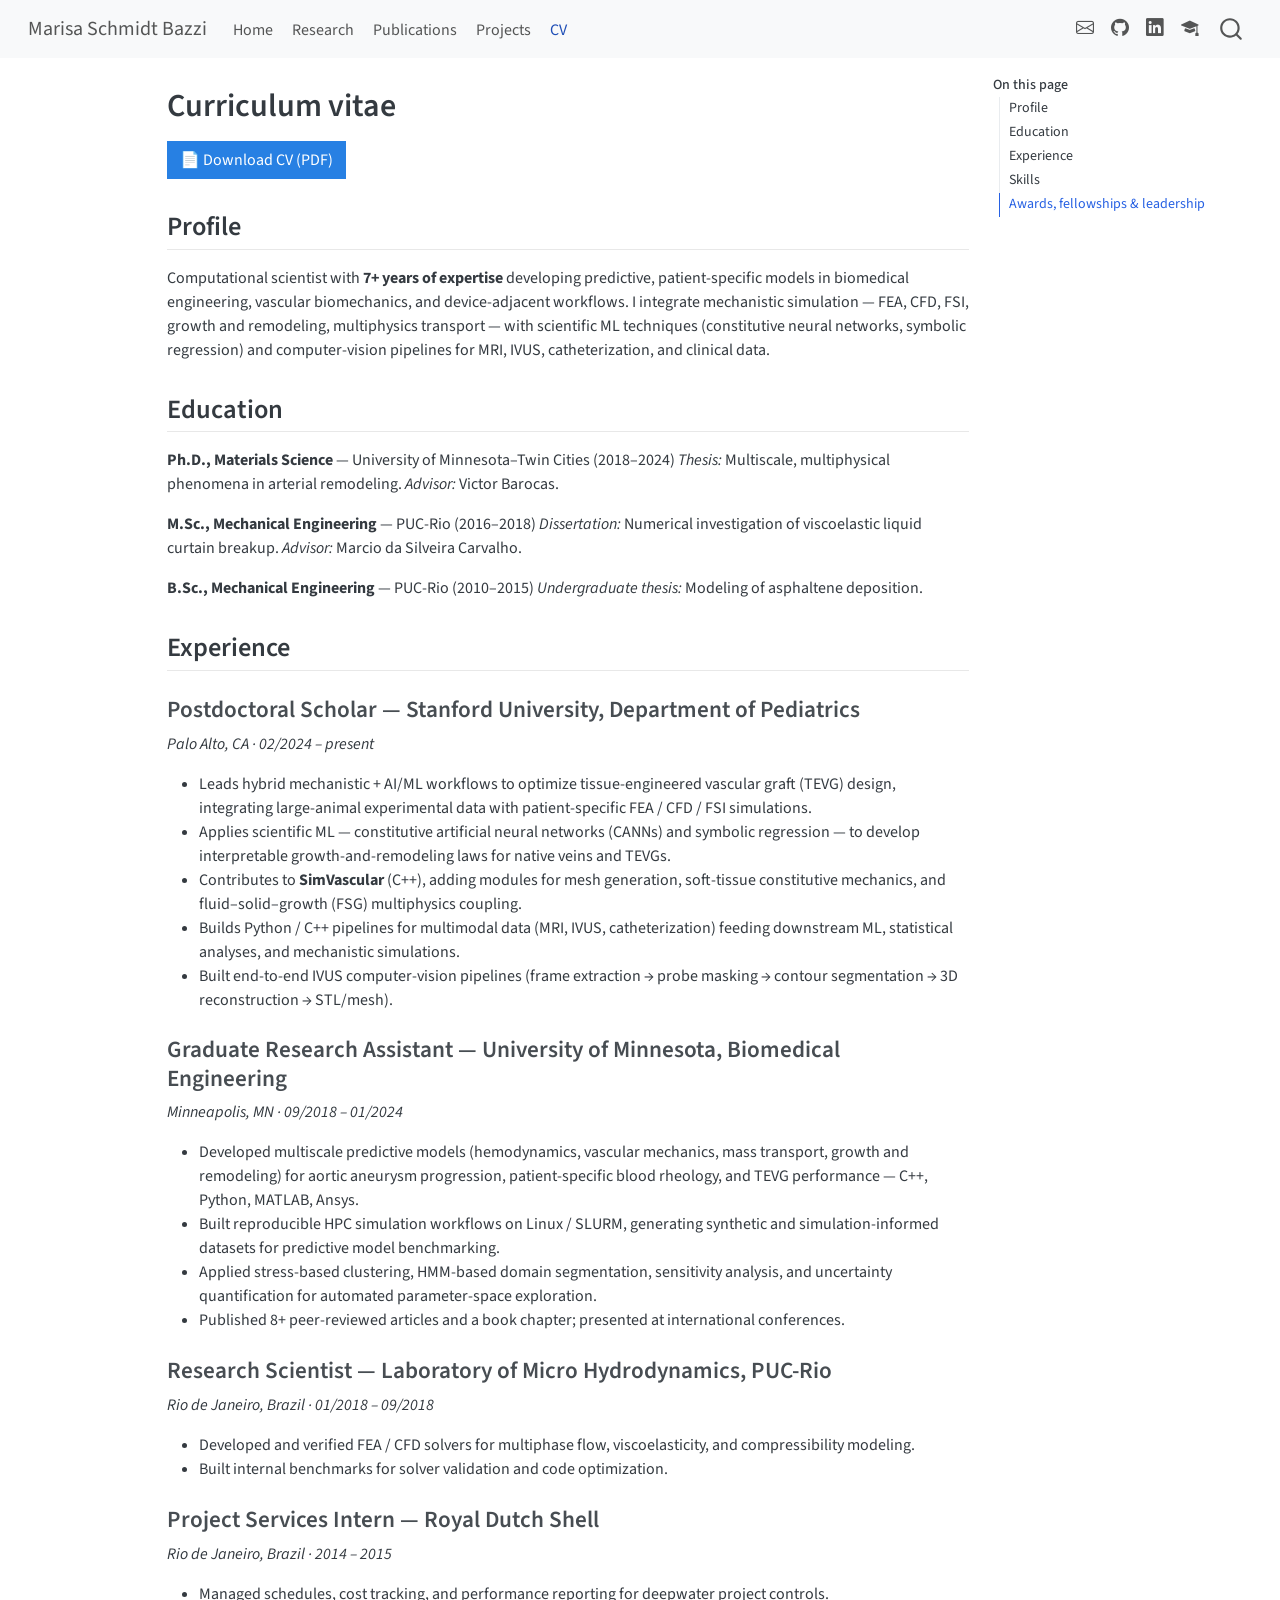
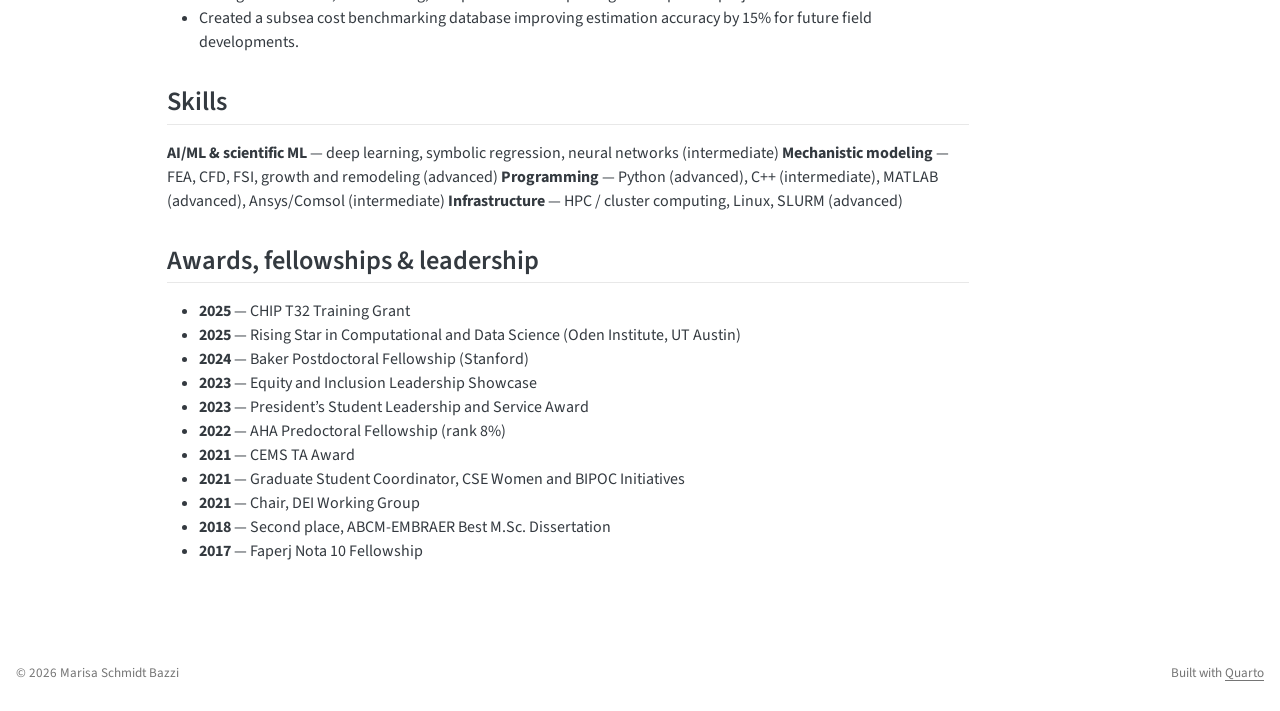
==== commit 3636f7f9: "Built site for gh-pages" ====
--- a/cv.html
+++ b/cv.html
@@ -2,7 +2,7 @@
 <html xmlns="http://www.w3.org/1999/xhtml" lang="en" xml:lang="en"><head>
 
 <meta charset="utf-8">
-<meta name="generator" content="quarto-1.9.37">
+<meta name="generator" content="quarto-1.10.18">
 
 <meta name="viewport" content="width=device-width, initial-scale=1.0, user-scalable=yes">
 
@@ -12,10 +12,13 @@
 /* Default styles provided by pandoc.
 ** See https://pandoc.org/MANUAL.html#variables-for-html for config info.
 */
-code{white-space: pre-wrap;}
 span.smallcaps{font-variant: small-caps;}
-div.columns{display: flex; gap: min(4vw, 1.5em);}
-div.column{flex: auto; overflow-x: auto;}
+div.columns{display: flex; gap: 1.5em;}
+div.column{flex: auto;}
+@media screen {
+div.columns{gap: min(4vw, 1.5em);}
+div.column{overflow-x: auto;}
+}
 div.hanging-indent{margin-left: 1.5em; text-indent: -1.5em;}
 ul.task-list{list-style: none;}
 ul.task-list li input[type="checkbox"] {
@@ -39,10 +42,10 @@
 <script src="site_libs/quarto-html/tippy.umd.min.js"></script>
 <script src="site_libs/quarto-html/anchor.min.js"></script>
 <link href="site_libs/quarto-html/tippy.css" rel="stylesheet">
-<link href="site_libs/quarto-html/quarto-syntax-highlighting-7f8f88aac4f3542376d5c11b86a4c14d.css" rel="stylesheet" id="quarto-text-highlighting-styles">
+<link href="site_libs/quarto-html/quarto-syntax-highlighting-64a204ab8560d761af7679ceaba22944.css" rel="stylesheet" id="quarto-text-highlighting-styles">
 <script src="site_libs/bootstrap/bootstrap.min.js"></script>
 <link href="site_libs/bootstrap/bootstrap-icons.css" rel="stylesheet">
-<link href="site_libs/bootstrap/bootstrap-c2369bc17e9ba4e9e308178d984da043.min.css" rel="stylesheet" append-hash="true" id="quarto-bootstrap" data-mode="light">
+<link href="site_libs/bootstrap/bootstrap-02f0ca30acc8af6830e58052a5cc4155.min.css" rel="stylesheet" append-hash="true" id="quarto-bootstrap" data-mode="light">
 <script id="quarto-search-options" type="application/json">{
   "location": "navbar",
   "copy-button": false,
--- a/site_libs/quarto-html/quarto-syntax-highlighting-64a204ab8560d761af7679ceaba22944.css
+++ b/site_libs/quarto-html/quarto-syntax-highlighting-64a204ab8560d761af7679ceaba22944.css
@@ -0,0 +1,236 @@
+/* quarto syntax highlight colors */
+:root {
+  --quarto-hl-ot-color: #003B4F;
+  --quarto-hl-at-color: #657422;
+  --quarto-hl-ss-color: #20794D;
+  --quarto-hl-an-color: #5E5E5E;
+  --quarto-hl-fu-color: #4758AB;
+  --quarto-hl-st-color: #20794D;
+  --quarto-hl-cf-color: #003B4F;
+  --quarto-hl-op-color: #5E5E5E;
+  --quarto-hl-er-color: #AD0000;
+  --quarto-hl-bn-color: #AD0000;
+  --quarto-hl-al-color: #AD0000;
+  --quarto-hl-va-color: #111111;
+  --quarto-hl-bu-color: inherit;
+  --quarto-hl-ex-color: inherit;
+  --quarto-hl-pp-color: #AD0000;
+  --quarto-hl-in-color: #5E5E5E;
+  --quarto-hl-vs-color: #20794D;
+  --quarto-hl-wa-color: #5E5E5E;
+  --quarto-hl-do-color: #5E5E5E;
+  --quarto-hl-im-color: #00769E;
+  --quarto-hl-ch-color: #20794D;
+  --quarto-hl-dt-color: #AD0000;
+  --quarto-hl-fl-color: #AD0000;
+  --quarto-hl-co-color: #5E5E5E;
+  --quarto-hl-cv-color: #5E5E5E;
+  --quarto-hl-cn-color: #8f5902;
+  --quarto-hl-sc-color: #5E5E5E;
+  --quarto-hl-dv-color: #AD0000;
+  --quarto-hl-kw-color: #003B4F;
+}
+
+/* other quarto variables */
+:root {
+  --quarto-font-monospace: SFMono-Regular, Menlo, Monaco, Consolas, "Liberation Mono", "Courier New", monospace;
+}
+
+/* syntax highlight based on Pandoc's rules */
+pre > code.sourceCode > span {
+  color: #003B4F;
+}
+
+code.sourceCode > span {
+  color: #003B4F;
+}
+
+div.sourceCode,
+div.sourceCode pre.sourceCode {
+  color: #003B4F;
+}
+
+/* Normal */
+code span {
+  color: #003B4F;
+}
+
+/* Alert */
+code span.al {
+  color: #AD0000;
+  font-style: inherit;
+}
+
+/* Annotation */
+code span.an {
+  color: #5E5E5E;
+  font-style: inherit;
+}
+
+/* Attribute */
+code span.at {
+  color: #657422;
+  font-style: inherit;
+}
+
+/* BaseN */
+code span.bn {
+  color: #AD0000;
+  font-style: inherit;
+}
+
+/* BuiltIn */
+code span.bu {
+  font-style: inherit;
+}
+
+/* ControlFlow */
+code span.cf {
+  color: #003B4F;
+  font-weight: bold;
+  font-style: inherit;
+}
+
+/* Char */
+code span.ch {
+  color: #20794D;
+  font-style: inherit;
+}
+
+/* Constant */
+code span.cn {
+  color: #8f5902;
+  font-style: inherit;
+}
+
+/* Comment */
+code span.co {
+  color: #5E5E5E;
+  font-style: inherit;
+}
+
+/* CommentVar */
+code span.cv {
+  color: #5E5E5E;
+  font-style: italic;
+}
+
+/* Documentation */
+code span.do {
+  color: #5E5E5E;
+  font-style: italic;
+}
+
+/* DataType */
+code span.dt {
+  color: #AD0000;
+  font-style: inherit;
+}
+
+/* DecVal */
+code span.dv {
+  color: #AD0000;
+  font-style: inherit;
+}
+
+/* Error */
+code span.er {
+  color: #AD0000;
+  font-style: inherit;
+}
+
+/* Extension */
+code span.ex {
+  font-style: inherit;
+}
+
+/* Float */
+code span.fl {
+  color: #AD0000;
+  font-style: inherit;
+}
+
+/* Function */
+code span.fu {
+  color: #4758AB;
+  font-style: inherit;
+}
+
+/* Import */
+code span.im {
+  color: #00769E;
+  font-style: inherit;
+}
+
+/* Information */
+code span.in {
+  color: #5E5E5E;
+  font-style: inherit;
+}
+
+/* Keyword */
+code span.kw {
+  color: #003B4F;
+  font-weight: bold;
+  font-style: inherit;
+}
+
+/* Operator */
+code span.op {
+  color: #5E5E5E;
+  font-style: inherit;
+}
+
+/* Other */
+code span.ot {
+  color: #003B4F;
+  font-style: inherit;
+}
+
+/* Preprocessor */
+code span.pp {
+  color: #AD0000;
+  font-style: inherit;
+}
+
+/* SpecialChar */
+code span.sc {
+  color: #5E5E5E;
+  font-style: inherit;
+}
+
+/* SpecialString */
+code span.ss {
+  color: #20794D;
+  font-style: inherit;
+}
+
+/* String */
+code span.st {
+  color: #20794D;
+  font-style: inherit;
+}
+
+/* Variable */
+code span.va {
+  color: #111111;
+  font-style: inherit;
+}
+
+/* VerbatimString */
+code span.vs {
+  color: #20794D;
+  font-style: inherit;
+}
+
+/* Warning */
+code span.wa {
+  color: #5E5E5E;
+  font-style: italic;
+}
+
+.prevent-inlining {
+  content: "</";
+}
+
+/*# sourceMappingURL=9d8d5bb603a83b8298b89080a598c93b.css.map */
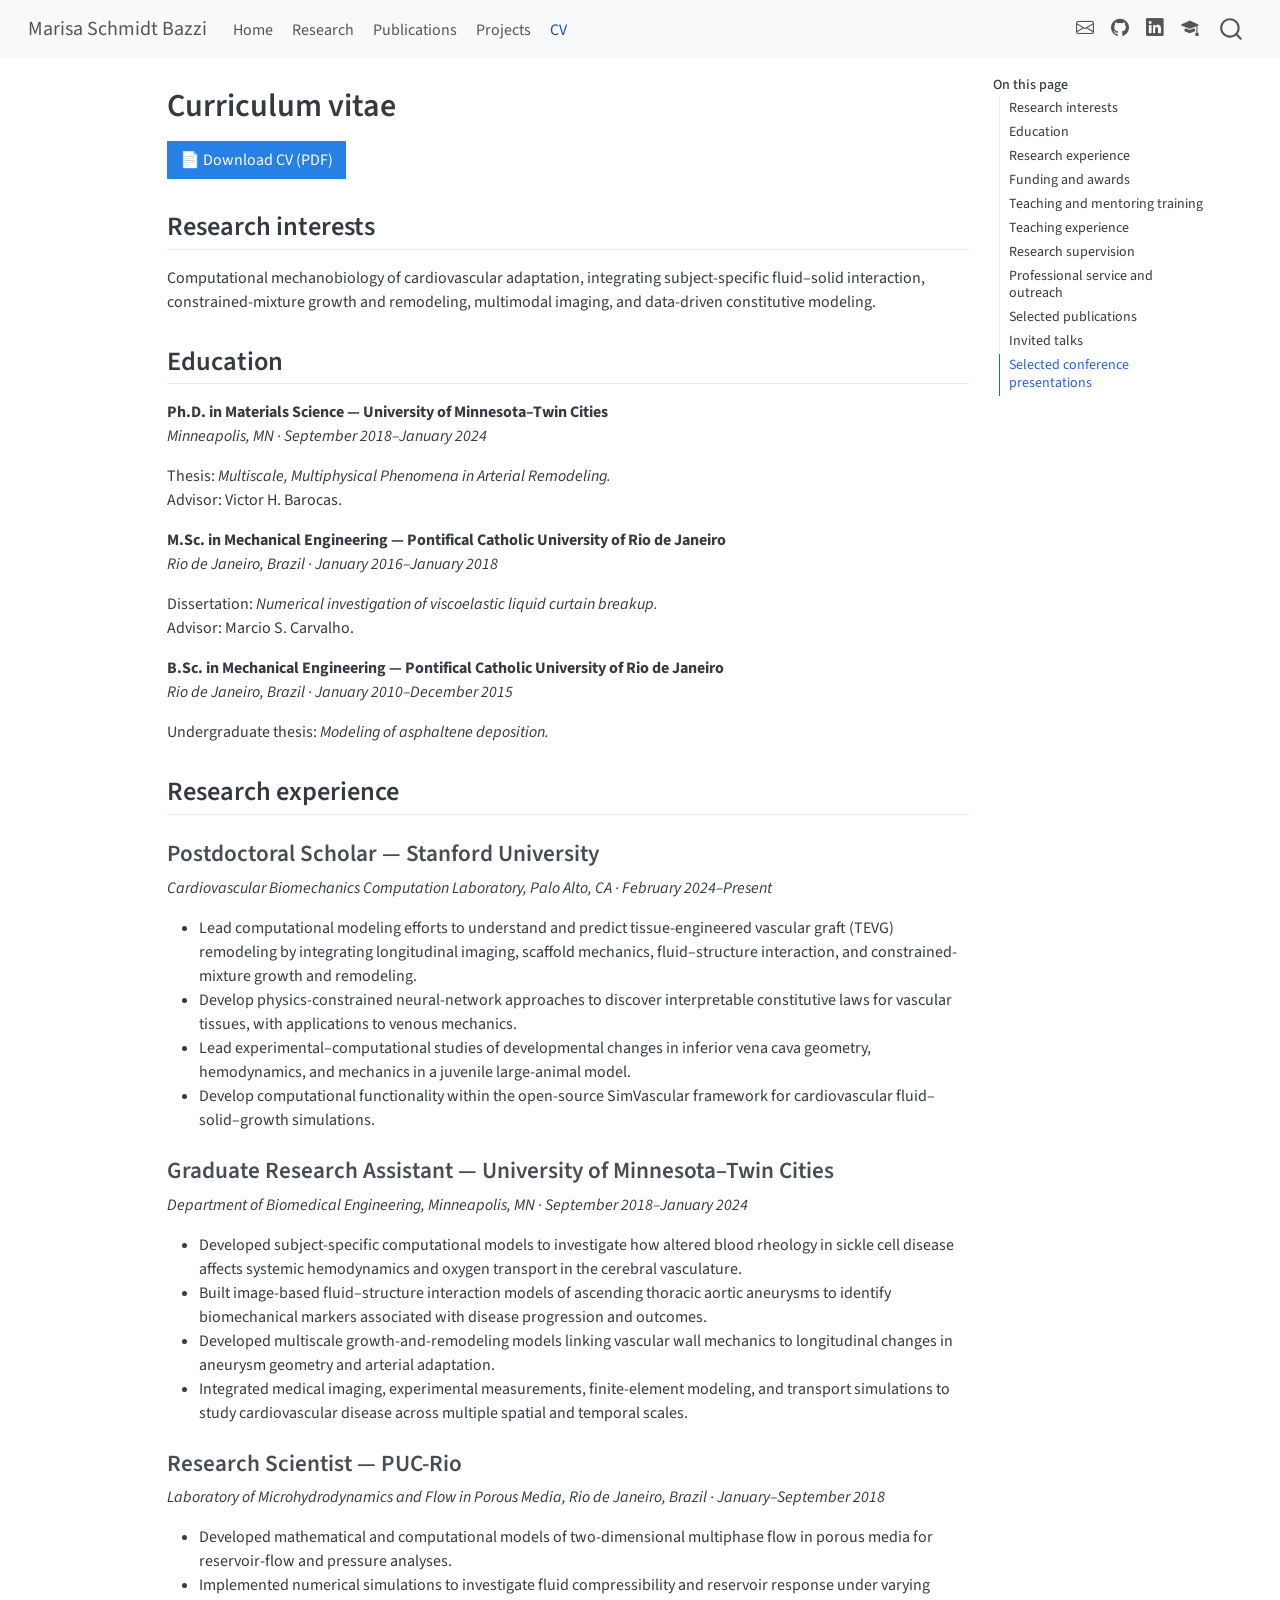
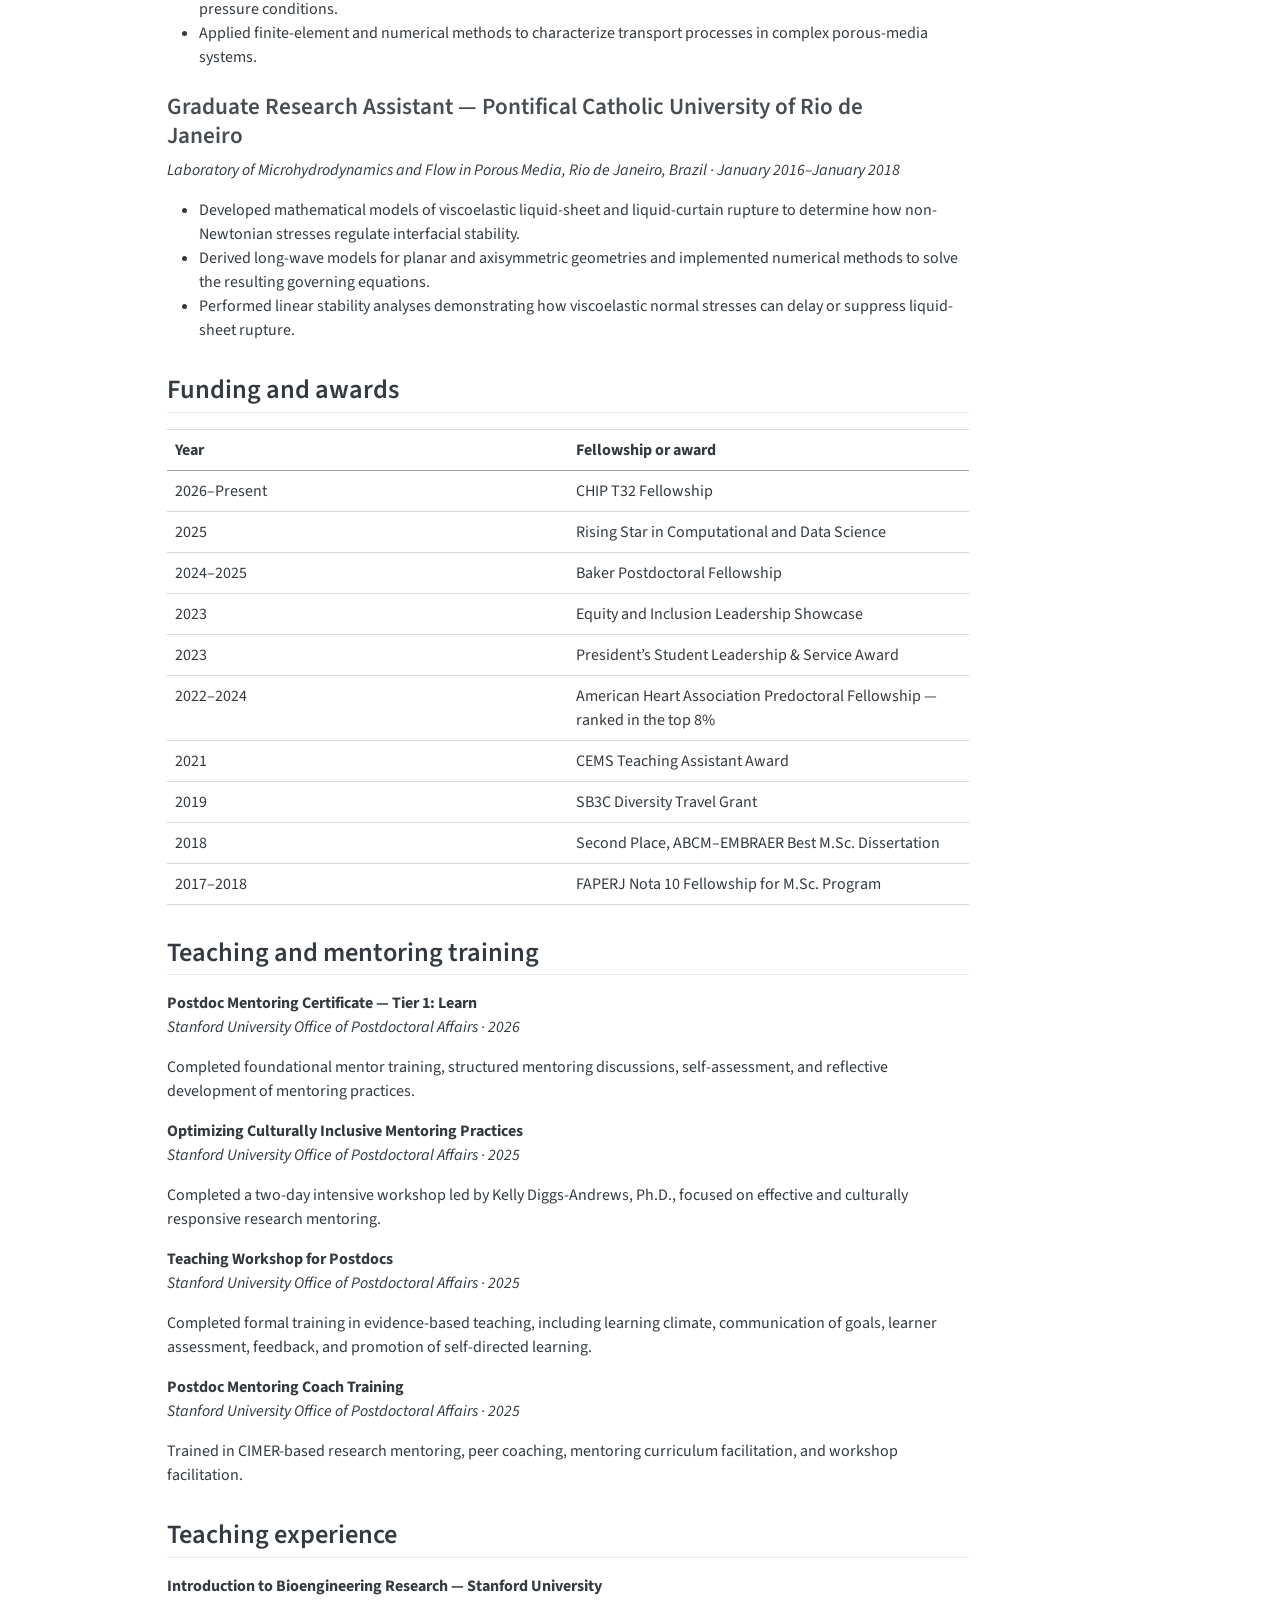
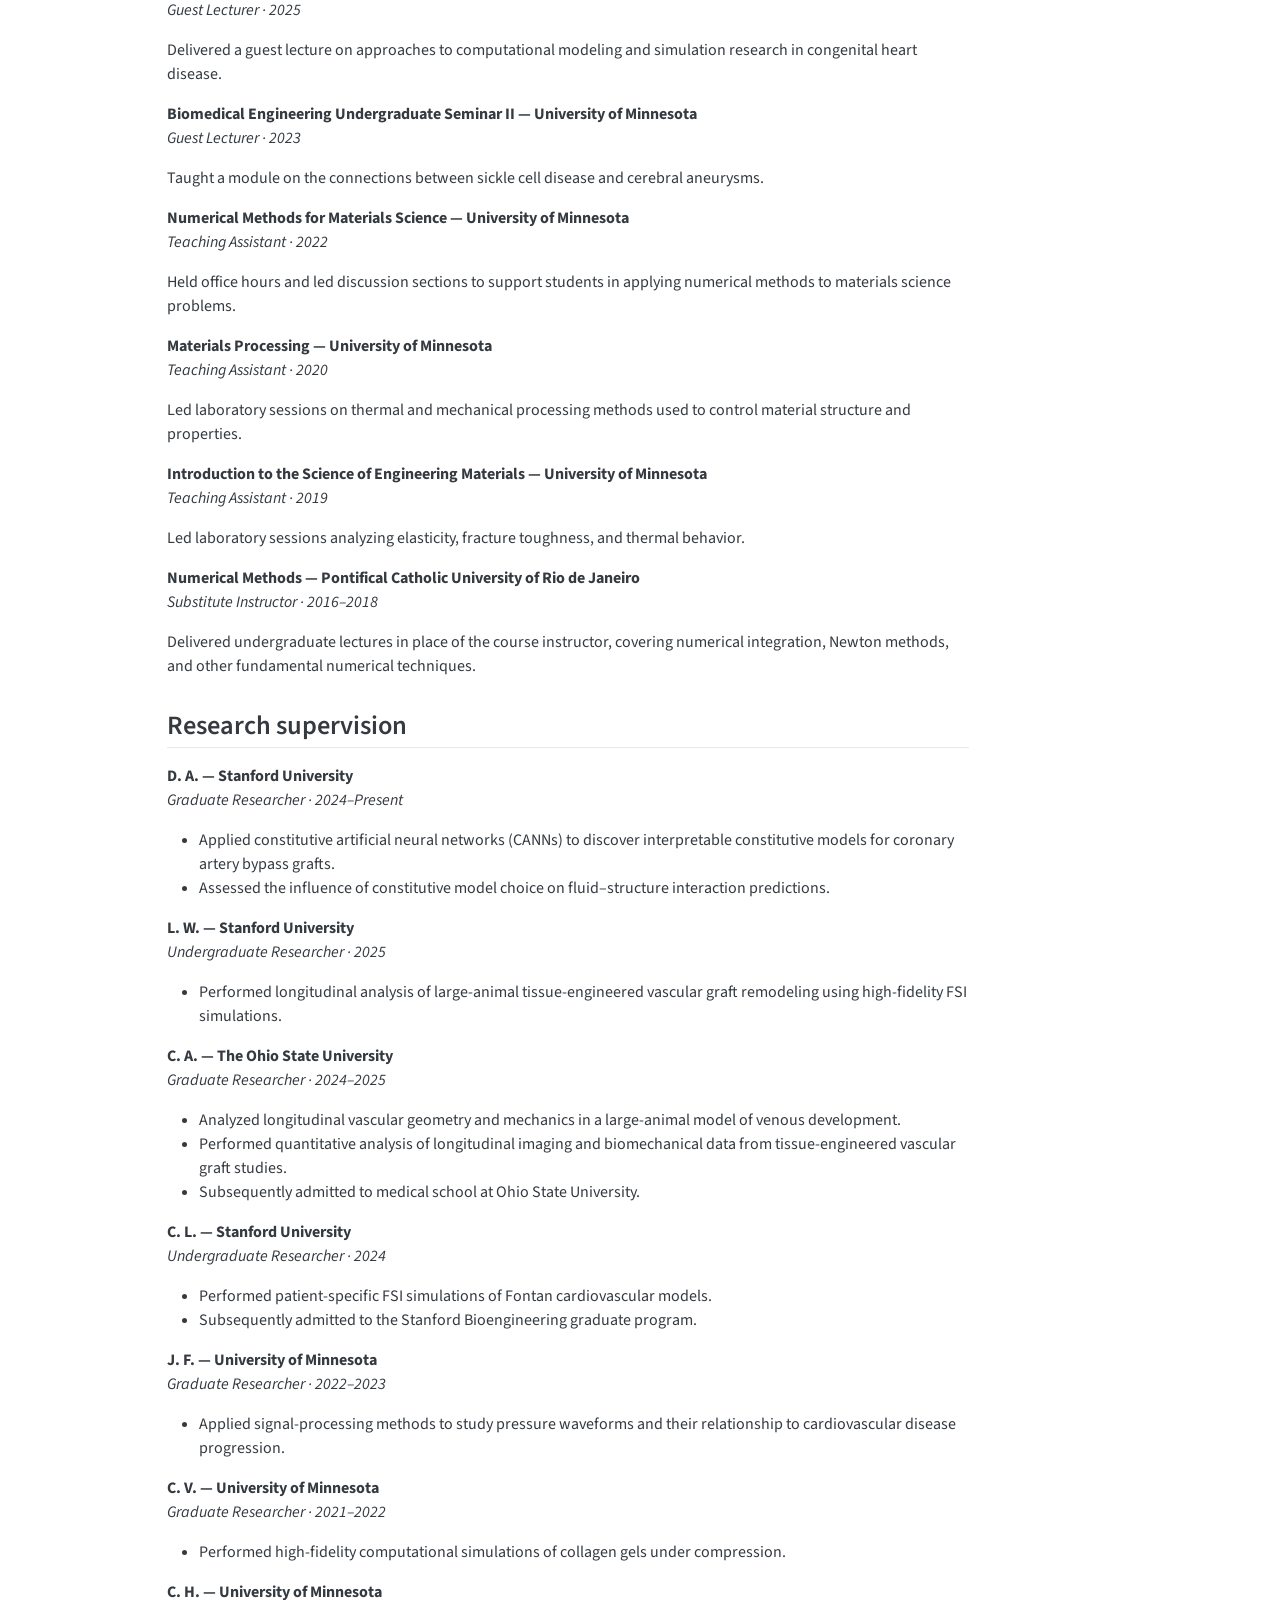
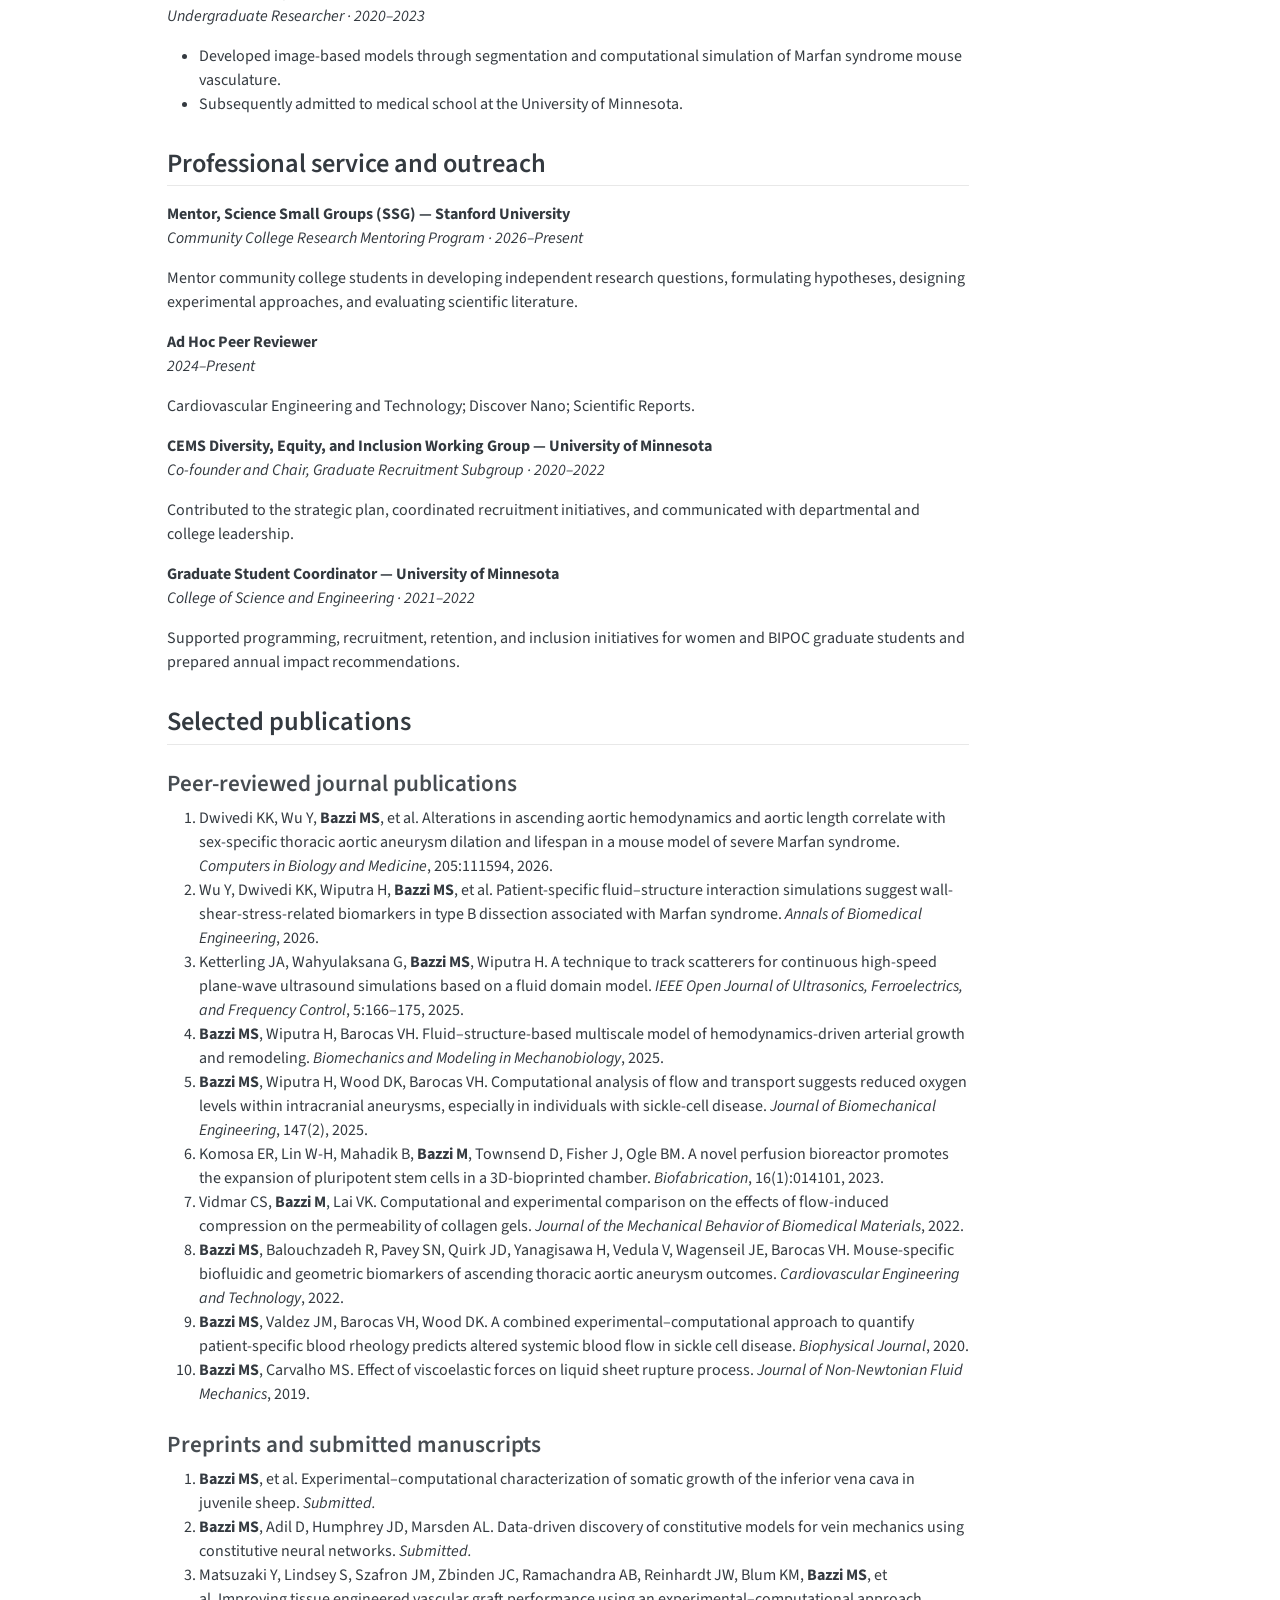
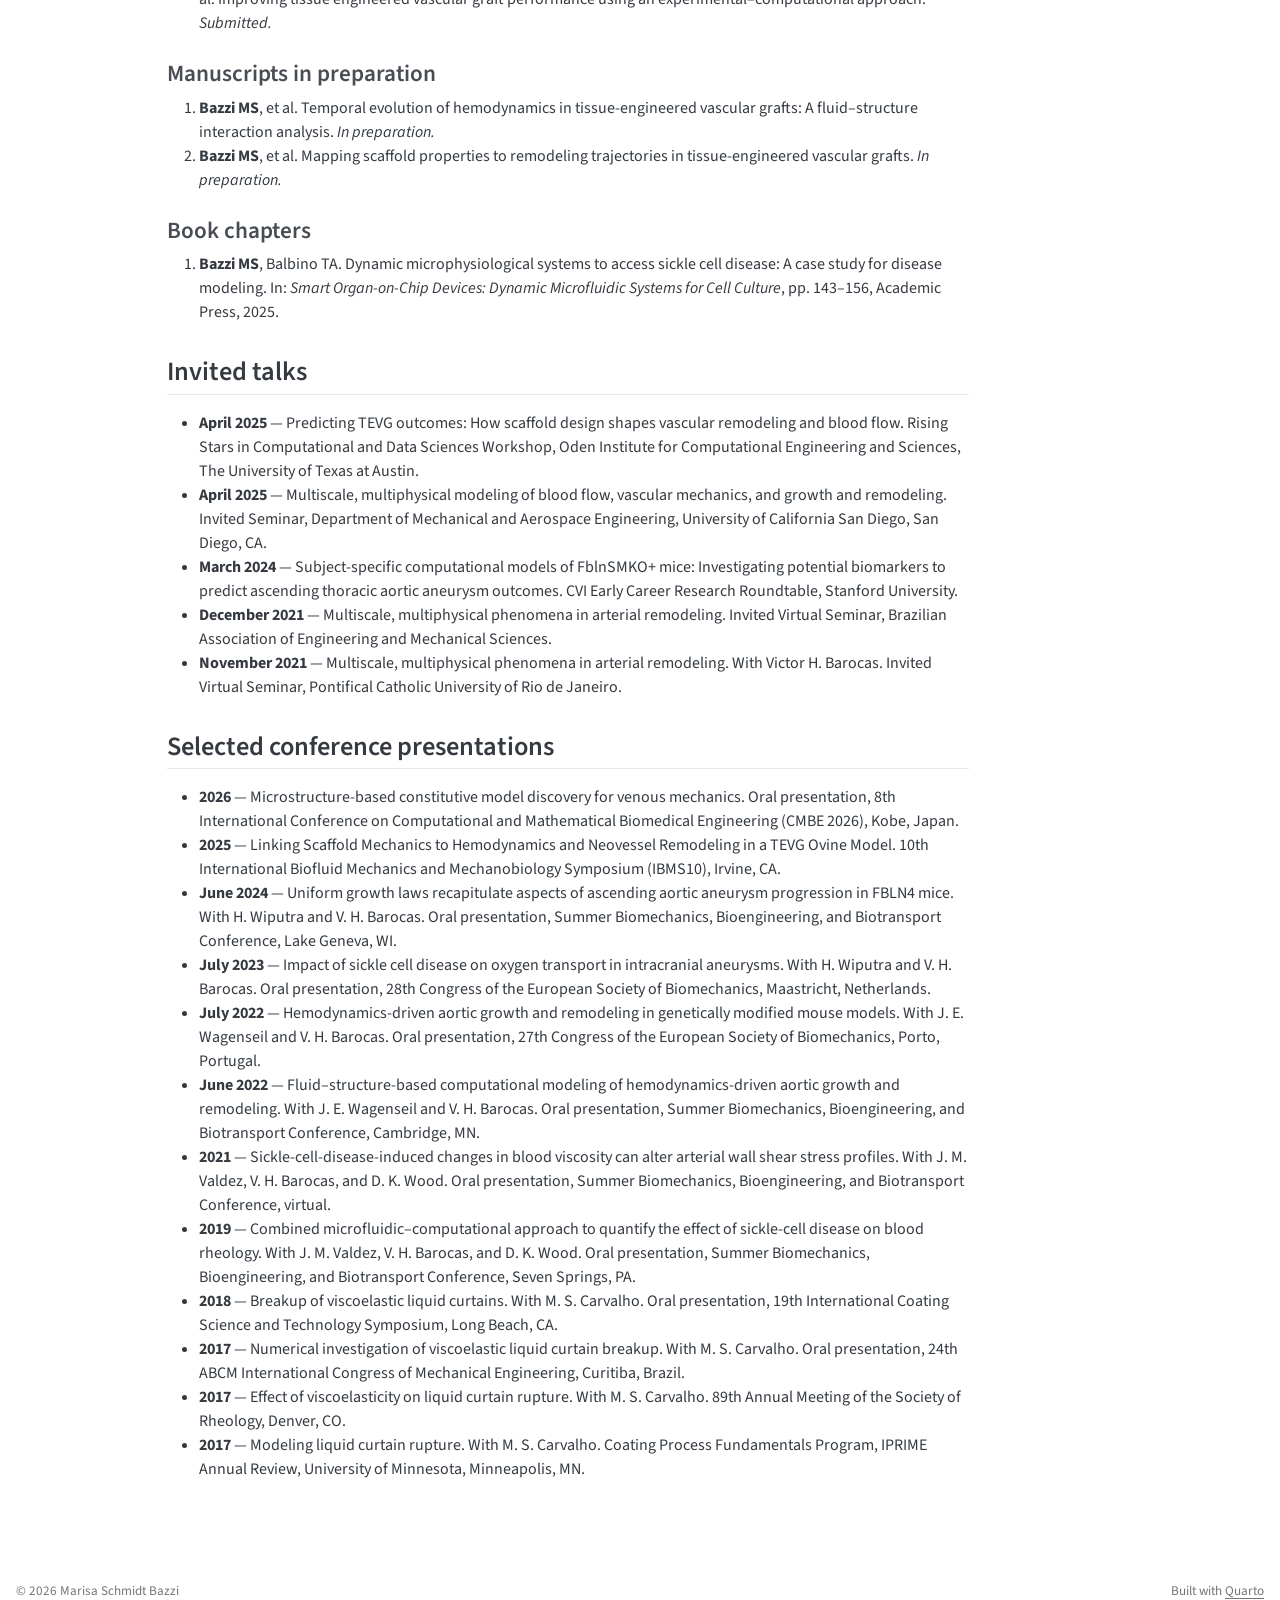
==== commit ba17d615: "Built site for gh-pages" ====
--- a/cv.html
+++ b/cv.html
@@ -45,7 +45,7 @@
 <link href="site_libs/quarto-html/quarto-syntax-highlighting-64a204ab8560d761af7679ceaba22944.css" rel="stylesheet" id="quarto-text-highlighting-styles">
 <script src="site_libs/bootstrap/bootstrap.min.js"></script>
 <link href="site_libs/bootstrap/bootstrap-icons.css" rel="stylesheet">
-<link href="site_libs/bootstrap/bootstrap-02f0ca30acc8af6830e58052a5cc4155.min.css" rel="stylesheet" append-hash="true" id="quarto-bootstrap" data-mode="light">
+<link href="site_libs/bootstrap/bootstrap-02e95facfcdc97134e65e9ab82eb8983.min.css" rel="stylesheet" append-hash="true" id="quarto-bootstrap" data-mode="light">
 <script id="quarto-search-options" type="application/json">{
   "location": "navbar",
   "copy-button": false,
@@ -153,17 +153,29 @@
     <h2 id="toc-title">On this page</h2>
    
   <ul>
-  <li><a href="#profile" id="toc-profile" class="nav-link active" data-scroll-target="#profile">Profile</a></li>
+  <li><a href="#research-interests" id="toc-research-interests" class="nav-link active" data-scroll-target="#research-interests">Research interests</a></li>
   <li><a href="#education" id="toc-education" class="nav-link" data-scroll-target="#education">Education</a></li>
-  <li><a href="#experience" id="toc-experience" class="nav-link" data-scroll-target="#experience">Experience</a>
+  <li><a href="#research-experience" id="toc-research-experience" class="nav-link" data-scroll-target="#research-experience">Research experience</a>
   <ul class="collapse">
-  <li><a href="#postdoctoral-scholar-stanford-university-department-of-pediatrics" id="toc-postdoctoral-scholar-stanford-university-department-of-pediatrics" class="nav-link" data-scroll-target="#postdoctoral-scholar-stanford-university-department-of-pediatrics">Postdoctoral Scholar — Stanford University, Department of Pediatrics</a></li>
-  <li><a href="#graduate-research-assistant-university-of-minnesota-biomedical-engineering" id="toc-graduate-research-assistant-university-of-minnesota-biomedical-engineering" class="nav-link" data-scroll-target="#graduate-research-assistant-university-of-minnesota-biomedical-engineering">Graduate Research Assistant — University of Minnesota, Biomedical Engineering</a></li>
-  <li><a href="#research-scientist-laboratory-of-micro-hydrodynamics-puc-rio" id="toc-research-scientist-laboratory-of-micro-hydrodynamics-puc-rio" class="nav-link" data-scroll-target="#research-scientist-laboratory-of-micro-hydrodynamics-puc-rio">Research Scientist — Laboratory of Micro Hydrodynamics, PUC-Rio</a></li>
-  <li><a href="#project-services-intern-royal-dutch-shell" id="toc-project-services-intern-royal-dutch-shell" class="nav-link" data-scroll-target="#project-services-intern-royal-dutch-shell">Project Services Intern — Royal Dutch Shell</a></li>
+  <li><a href="#postdoctoral-scholar-stanford-university" id="toc-postdoctoral-scholar-stanford-university" class="nav-link" data-scroll-target="#postdoctoral-scholar-stanford-university">Postdoctoral Scholar — Stanford University</a></li>
+  <li><a href="#graduate-research-assistant-university-of-minnesotatwin-cities" id="toc-graduate-research-assistant-university-of-minnesotatwin-cities" class="nav-link" data-scroll-target="#graduate-research-assistant-university-of-minnesotatwin-cities">Graduate Research Assistant — University of Minnesota–Twin Cities</a></li>
+  <li><a href="#research-scientist-puc-rio" id="toc-research-scientist-puc-rio" class="nav-link" data-scroll-target="#research-scientist-puc-rio">Research Scientist — PUC-Rio</a></li>
+  <li><a href="#graduate-research-assistant-pontifical-catholic-university-of-rio-de-janeiro" id="toc-graduate-research-assistant-pontifical-catholic-university-of-rio-de-janeiro" class="nav-link" data-scroll-target="#graduate-research-assistant-pontifical-catholic-university-of-rio-de-janeiro">Graduate Research Assistant — Pontifical Catholic University of Rio de Janeiro</a></li>
   </ul></li>
-  <li><a href="#skills" id="toc-skills" class="nav-link" data-scroll-target="#skills">Skills</a></li>
-  <li><a href="#awards-fellowships-leadership" id="toc-awards-fellowships-leadership" class="nav-link" data-scroll-target="#awards-fellowships-leadership">Awards, fellowships &amp; leadership</a></li>
+  <li><a href="#funding-and-awards" id="toc-funding-and-awards" class="nav-link" data-scroll-target="#funding-and-awards">Funding and awards</a></li>
+  <li><a href="#teaching-and-mentoring-training" id="toc-teaching-and-mentoring-training" class="nav-link" data-scroll-target="#teaching-and-mentoring-training">Teaching and mentoring training</a></li>
+  <li><a href="#teaching-experience" id="toc-teaching-experience" class="nav-link" data-scroll-target="#teaching-experience">Teaching experience</a></li>
+  <li><a href="#research-supervision" id="toc-research-supervision" class="nav-link" data-scroll-target="#research-supervision">Research supervision</a></li>
+  <li><a href="#professional-service-and-outreach" id="toc-professional-service-and-outreach" class="nav-link" data-scroll-target="#professional-service-and-outreach">Professional service and outreach</a></li>
+  <li><a href="#selected-publications" id="toc-selected-publications" class="nav-link" data-scroll-target="#selected-publications">Selected publications</a>
+  <ul class="collapse">
+  <li><a href="#peer-reviewed-journal-publications" id="toc-peer-reviewed-journal-publications" class="nav-link" data-scroll-target="#peer-reviewed-journal-publications">Peer-reviewed journal publications</a></li>
+  <li><a href="#preprints-and-submitted-manuscripts" id="toc-preprints-and-submitted-manuscripts" class="nav-link" data-scroll-target="#preprints-and-submitted-manuscripts">Preprints and submitted manuscripts</a></li>
+  <li><a href="#manuscripts-in-preparation" id="toc-manuscripts-in-preparation" class="nav-link" data-scroll-target="#manuscripts-in-preparation">Manuscripts in preparation</a></li>
+  <li><a href="#book-chapters" id="toc-book-chapters" class="nav-link" data-scroll-target="#book-chapters">Book chapters</a></li>
+  </ul></li>
+  <li><a href="#invited-talks" id="toc-invited-talks" class="nav-link" data-scroll-target="#invited-talks">Invited talks</a></li>
+  <li><a href="#selected-conference-presentations" id="toc-selected-conference-presentations" class="nav-link" data-scroll-target="#selected-conference-presentations">Selected conference presentations</a></li>
   </ul>
 </nav>
     </div>
@@ -190,74 +202,280 @@
 
 
 <p><a href="Marisa_Bazzi_CV.pdf" class="btn btn-primary" role="button">📄 Download CV (PDF)</a></p>
-<section id="profile" class="level2">
-<h2 class="anchored" data-anchor-id="profile">Profile</h2>
-<p>Computational scientist with <strong>7+ years of expertise</strong> developing predictive, patient-specific models in biomedical engineering, vascular biomechanics, and device-adjacent workflows. I integrate mechanistic simulation — FEA, CFD, FSI, growth and remodeling, multiphysics transport — with scientific ML techniques (constitutive neural networks, symbolic regression) and computer-vision pipelines for MRI, IVUS, catheterization, and clinical data.</p>
+<section id="research-interests" class="level2">
+<h2 class="anchored" data-anchor-id="research-interests">Research interests</h2>
+<p>Computational mechanobiology of cardiovascular adaptation, integrating subject-specific fluid–solid interaction, constrained-mixture growth and remodeling, multimodal imaging, and data-driven constitutive modeling.</p>
 </section>
 <section id="education" class="level2">
 <h2 class="anchored" data-anchor-id="education">Education</h2>
-<p><strong>Ph.D., Materials Science</strong> — University of Minnesota–Twin Cities (2018–2024) <em>Thesis:</em> Multiscale, multiphysical phenomena in arterial remodeling. <em>Advisor:</em> Victor Barocas.</p>
-<p><strong>M.Sc., Mechanical Engineering</strong> — PUC-Rio (2016–2018) <em>Dissertation:</em> Numerical investigation of viscoelastic liquid curtain breakup. <em>Advisor:</em> Marcio da Silveira Carvalho.</p>
-<p><strong>B.Sc., Mechanical Engineering</strong> — PUC-Rio (2010–2015) <em>Undergraduate thesis:</em> Modeling of asphaltene deposition.</p>
-</section>
-<section id="experience" class="level2">
-<h2 class="anchored" data-anchor-id="experience">Experience</h2>
-<section id="postdoctoral-scholar-stanford-university-department-of-pediatrics" class="level3">
-<h3 class="anchored" data-anchor-id="postdoctoral-scholar-stanford-university-department-of-pediatrics">Postdoctoral Scholar — Stanford University, Department of Pediatrics</h3>
-<p><em>Palo Alto, CA · 02/2024 – present</em></p>
-<ul>
-<li>Leads hybrid mechanistic + AI/ML workflows to optimize tissue-engineered vascular graft (TEVG) design, integrating large-animal experimental data with patient-specific FEA / CFD / FSI simulations.</li>
-<li>Applies scientific ML — constitutive artificial neural networks (CANNs) and symbolic regression — to develop interpretable growth-and-remodeling laws for native veins and TEVGs.</li>
-<li>Contributes to <strong>SimVascular</strong> (C++), adding modules for mesh generation, soft-tissue constitutive mechanics, and fluid–solid–growth (FSG) multiphysics coupling.</li>
-<li>Builds Python / C++ pipelines for multimodal data (MRI, IVUS, catheterization) feeding downstream ML, statistical analyses, and mechanistic simulations.</li>
-<li>Built end-to-end IVUS computer-vision pipelines (frame extraction → probe masking → contour segmentation → 3D reconstruction → STL/mesh).</li>
-</ul>
-</section>
-<section id="graduate-research-assistant-university-of-minnesota-biomedical-engineering" class="level3">
-<h3 class="anchored" data-anchor-id="graduate-research-assistant-university-of-minnesota-biomedical-engineering">Graduate Research Assistant — University of Minnesota, Biomedical Engineering</h3>
-<p><em>Minneapolis, MN · 09/2018 – 01/2024</em></p>
-<ul>
-<li>Developed multiscale predictive models (hemodynamics, vascular mechanics, mass transport, growth and remodeling) for aortic aneurysm progression, patient-specific blood rheology, and TEVG performance — C++, Python, MATLAB, Ansys.</li>
-<li>Built reproducible HPC simulation workflows on Linux / SLURM, generating synthetic and simulation-informed datasets for predictive model benchmarking.</li>
-<li>Applied stress-based clustering, HMM-based domain segmentation, sensitivity analysis, and uncertainty quantification for automated parameter-space exploration.</li>
-<li>Published 8+ peer-reviewed articles and a book chapter; presented at international conferences.</li>
-</ul>
-</section>
-<section id="research-scientist-laboratory-of-micro-hydrodynamics-puc-rio" class="level3">
-<h3 class="anchored" data-anchor-id="research-scientist-laboratory-of-micro-hydrodynamics-puc-rio">Research Scientist — Laboratory of Micro Hydrodynamics, PUC-Rio</h3>
-<p><em>Rio de Janeiro, Brazil · 01/2018 – 09/2018</em></p>
-<ul>
-<li>Developed and verified FEA / CFD solvers for multiphase flow, viscoelasticity, and compressibility modeling.</li>
-<li>Built internal benchmarks for solver validation and code optimization.</li>
-</ul>
-</section>
-<section id="project-services-intern-royal-dutch-shell" class="level3">
-<h3 class="anchored" data-anchor-id="project-services-intern-royal-dutch-shell">Project Services Intern — Royal Dutch Shell</h3>
-<p><em>Rio de Janeiro, Brazil · 2014 – 2015</em></p>
-<ul>
-<li>Managed schedules, cost tracking, and performance reporting for deepwater project controls.</li>
-<li>Created a subsea cost benchmarking database improving estimation accuracy by 15% for future field developments.</li>
-</ul>
-</section>
-</section>
-<section id="skills" class="level2">
-<h2 class="anchored" data-anchor-id="skills">Skills</h2>
-<p><strong>AI/ML &amp; scientific ML</strong> — deep learning, symbolic regression, neural networks (intermediate) <strong>Mechanistic modeling</strong> — FEA, CFD, FSI, growth and remodeling (advanced) <strong>Programming</strong> — Python (advanced), C++ (intermediate), MATLAB (advanced), Ansys/Comsol (intermediate) <strong>Infrastructure</strong> — HPC / cluster computing, Linux, SLURM (advanced)</p>
-</section>
-<section id="awards-fellowships-leadership" class="level2">
-<h2 class="anchored" data-anchor-id="awards-fellowships-leadership">Awards, fellowships &amp; leadership</h2>
-<ul>
-<li><strong>2025</strong> — CHIP T32 Training Grant</li>
-<li><strong>2025</strong> — Rising Star in Computational and Data Science (Oden Institute, UT Austin)</li>
-<li><strong>2024</strong> — Baker Postdoctoral Fellowship (Stanford)</li>
-<li><strong>2023</strong> — Equity and Inclusion Leadership Showcase</li>
-<li><strong>2023</strong> — President’s Student Leadership and Service Award</li>
-<li><strong>2022</strong> — AHA Predoctoral Fellowship (rank 8%)</li>
-<li><strong>2021</strong> — CEMS TA Award</li>
-<li><strong>2021</strong> — Graduate Student Coordinator, CSE Women and BIPOC Initiatives</li>
-<li><strong>2021</strong> — Chair, DEI Working Group</li>
-<li><strong>2018</strong> — Second place, ABCM-EMBRAER Best M.Sc. Dissertation</li>
-<li><strong>2017</strong> — Faperj Nota 10 Fellowship</li>
+<p><strong>Ph.D.&nbsp;in Materials Science — University of Minnesota–Twin Cities</strong><br>
+<em>Minneapolis, MN · September 2018–January 2024</em></p>
+<p>Thesis: <em>Multiscale, Multiphysical Phenomena in Arterial Remodeling.</em><br>
+Advisor: Victor H. Barocas.</p>
+<p><strong>M.Sc. in Mechanical Engineering — Pontifical Catholic University of Rio de Janeiro</strong><br>
+<em>Rio de Janeiro, Brazil · January 2016–January 2018</em></p>
+<p>Dissertation: <em>Numerical investigation of viscoelastic liquid curtain breakup.</em><br>
+Advisor: Marcio S. Carvalho.</p>
+<p><strong>B.Sc. in Mechanical Engineering — Pontifical Catholic University of Rio de Janeiro</strong><br>
+<em>Rio de Janeiro, Brazil · January 2010–December 2015</em></p>
+<p>Undergraduate thesis: <em>Modeling of asphaltene deposition.</em></p>
+</section>
+<section id="research-experience" class="level2">
+<h2 class="anchored" data-anchor-id="research-experience">Research experience</h2>
+<section id="postdoctoral-scholar-stanford-university" class="level3">
+<h3 class="anchored" data-anchor-id="postdoctoral-scholar-stanford-university">Postdoctoral Scholar — Stanford University</h3>
+<p><em>Cardiovascular Biomechanics Computation Laboratory, Palo Alto, CA · February 2024–Present</em></p>
+<ul>
+<li>Lead computational modeling efforts to understand and predict tissue-engineered vascular graft (TEVG) remodeling by integrating longitudinal imaging, scaffold mechanics, fluid–structure interaction, and constrained-mixture growth and remodeling.</li>
+<li>Develop physics-constrained neural-network approaches to discover interpretable constitutive laws for vascular tissues, with applications to venous mechanics.</li>
+<li>Lead experimental–computational studies of developmental changes in inferior vena cava geometry, hemodynamics, and mechanics in a juvenile large-animal model.</li>
+<li>Develop computational functionality within the open-source SimVascular framework for cardiovascular fluid–solid–growth simulations.</li>
+</ul>
+</section>
+<section id="graduate-research-assistant-university-of-minnesotatwin-cities" class="level3">
+<h3 class="anchored" data-anchor-id="graduate-research-assistant-university-of-minnesotatwin-cities">Graduate Research Assistant — University of Minnesota–Twin Cities</h3>
+<p><em>Department of Biomedical Engineering, Minneapolis, MN · September 2018–January 2024</em></p>
+<ul>
+<li>Developed subject-specific computational models to investigate how altered blood rheology in sickle cell disease affects systemic hemodynamics and oxygen transport in the cerebral vasculature.</li>
+<li>Built image-based fluid–structure interaction models of ascending thoracic aortic aneurysms to identify biomechanical markers associated with disease progression and outcomes.</li>
+<li>Developed multiscale growth-and-remodeling models linking vascular wall mechanics to longitudinal changes in aneurysm geometry and arterial adaptation.</li>
+<li>Integrated medical imaging, experimental measurements, finite-element modeling, and transport simulations to study cardiovascular disease across multiple spatial and temporal scales.</li>
+</ul>
+</section>
+<section id="research-scientist-puc-rio" class="level3">
+<h3 class="anchored" data-anchor-id="research-scientist-puc-rio">Research Scientist — PUC-Rio</h3>
+<p><em>Laboratory of Microhydrodynamics and Flow in Porous Media, Rio de Janeiro, Brazil · January–September 2018</em></p>
+<ul>
+<li>Developed mathematical and computational models of two-dimensional multiphase flow in porous media for reservoir-flow and pressure analyses.</li>
+<li>Implemented numerical simulations to investigate fluid compressibility and reservoir response under varying pressure conditions.</li>
+<li>Applied finite-element and numerical methods to characterize transport processes in complex porous-media systems.</li>
+</ul>
+</section>
+<section id="graduate-research-assistant-pontifical-catholic-university-of-rio-de-janeiro" class="level3">
+<h3 class="anchored" data-anchor-id="graduate-research-assistant-pontifical-catholic-university-of-rio-de-janeiro">Graduate Research Assistant — Pontifical Catholic University of Rio de Janeiro</h3>
+<p><em>Laboratory of Microhydrodynamics and Flow in Porous Media, Rio de Janeiro, Brazil · January 2016–January 2018</em></p>
+<ul>
+<li>Developed mathematical models of viscoelastic liquid-sheet and liquid-curtain rupture to determine how non-Newtonian stresses regulate interfacial stability.</li>
+<li>Derived long-wave models for planar and axisymmetric geometries and implemented numerical methods to solve the resulting governing equations.</li>
+<li>Performed linear stability analyses demonstrating how viscoelastic normal stresses can delay or suppress liquid-sheet rupture.</li>
+</ul>
+</section>
+</section>
+<section id="funding-and-awards" class="level2">
+<h2 class="anchored" data-anchor-id="funding-and-awards">Funding and awards</h2>
+<table class="caption-top table">
+<colgroup>
+<col style="width: 50%">
+<col style="width: 50%">
+</colgroup>
+<thead>
+<tr class="header">
+<th style="text-align: left;">Year</th>
+<th style="text-align: left;">Fellowship or award</th>
+</tr>
+</thead>
+<tbody>
+<tr class="odd">
+<td style="text-align: left;">2026–Present</td>
+<td style="text-align: left;">CHIP T32 Fellowship</td>
+</tr>
+<tr class="even">
+<td style="text-align: left;">2025</td>
+<td style="text-align: left;">Rising Star in Computational and Data Science</td>
+</tr>
+<tr class="odd">
+<td style="text-align: left;">2024–2025</td>
+<td style="text-align: left;">Baker Postdoctoral Fellowship</td>
+</tr>
+<tr class="even">
+<td style="text-align: left;">2023</td>
+<td style="text-align: left;">Equity and Inclusion Leadership Showcase</td>
+</tr>
+<tr class="odd">
+<td style="text-align: left;">2023</td>
+<td style="text-align: left;">President’s Student Leadership &amp; Service Award</td>
+</tr>
+<tr class="even">
+<td style="text-align: left;">2022–2024</td>
+<td style="text-align: left;">American Heart Association Predoctoral Fellowship — ranked in the top 8%</td>
+</tr>
+<tr class="odd">
+<td style="text-align: left;">2021</td>
+<td style="text-align: left;">CEMS Teaching Assistant Award</td>
+</tr>
+<tr class="even">
+<td style="text-align: left;">2019</td>
+<td style="text-align: left;">SB3C Diversity Travel Grant</td>
+</tr>
+<tr class="odd">
+<td style="text-align: left;">2018</td>
+<td style="text-align: left;">Second Place, ABCM–EMBRAER Best M.Sc. Dissertation</td>
+</tr>
+<tr class="even">
+<td style="text-align: left;">2017–2018</td>
+<td style="text-align: left;">FAPERJ Nota 10 Fellowship for M.Sc. Program</td>
+</tr>
+</tbody>
+</table>
+</section>
+<section id="teaching-and-mentoring-training" class="level2">
+<h2 class="anchored" data-anchor-id="teaching-and-mentoring-training">Teaching and mentoring training</h2>
+<p><strong>Postdoc Mentoring Certificate — Tier 1: Learn</strong><br>
+<em>Stanford University Office of Postdoctoral Affairs · 2026</em></p>
+<p>Completed foundational mentor training, structured mentoring discussions, self-assessment, and reflective development of mentoring practices.</p>
+<p><strong>Optimizing Culturally Inclusive Mentoring Practices</strong><br>
+<em>Stanford University Office of Postdoctoral Affairs · 2025</em></p>
+<p>Completed a two-day intensive workshop led by Kelly Diggs-Andrews, Ph.D., focused on effective and culturally responsive research mentoring.</p>
+<p><strong>Teaching Workshop for Postdocs</strong><br>
+<em>Stanford University Office of Postdoctoral Affairs · 2025</em></p>
+<p>Completed formal training in evidence-based teaching, including learning climate, communication of goals, learner assessment, feedback, and promotion of self-directed learning.</p>
+<p><strong>Postdoc Mentoring Coach Training</strong><br>
+<em>Stanford University Office of Postdoctoral Affairs · 2025</em></p>
+<p>Trained in CIMER-based research mentoring, peer coaching, mentoring curriculum facilitation, and workshop facilitation.</p>
+</section>
+<section id="teaching-experience" class="level2">
+<h2 class="anchored" data-anchor-id="teaching-experience">Teaching experience</h2>
+<p><strong>Introduction to Bioengineering Research — Stanford University</strong><br>
+<em>Guest Lecturer · 2025</em></p>
+<p>Delivered a guest lecture on approaches to computational modeling and simulation research in congenital heart disease.</p>
+<p><strong>Biomedical Engineering Undergraduate Seminar II — University of Minnesota</strong><br>
+<em>Guest Lecturer · 2023</em></p>
+<p>Taught a module on the connections between sickle cell disease and cerebral aneurysms.</p>
+<p><strong>Numerical Methods for Materials Science — University of Minnesota</strong><br>
+<em>Teaching Assistant · 2022</em></p>
+<p>Held office hours and led discussion sections to support students in applying numerical methods to materials science problems.</p>
+<p><strong>Materials Processing — University of Minnesota</strong><br>
+<em>Teaching Assistant · 2020</em></p>
+<p>Led laboratory sessions on thermal and mechanical processing methods used to control material structure and properties.</p>
+<p><strong>Introduction to the Science of Engineering Materials — University of Minnesota</strong><br>
+<em>Teaching Assistant · 2019</em></p>
+<p>Led laboratory sessions analyzing elasticity, fracture toughness, and thermal behavior.</p>
+<p><strong>Numerical Methods — Pontifical Catholic University of Rio de Janeiro</strong><br>
+<em>Substitute Instructor · 2016–2018</em></p>
+<p>Delivered undergraduate lectures in place of the course instructor, covering numerical integration, Newton methods, and other fundamental numerical techniques.</p>
+</section>
+<section id="research-supervision" class="level2">
+<h2 class="anchored" data-anchor-id="research-supervision">Research supervision</h2>
+<p><strong>D. A. — Stanford University</strong><br>
+<em>Graduate Researcher · 2024–Present</em></p>
+<ul>
+<li>Applied constitutive artificial neural networks (CANNs) to discover interpretable constitutive models for coronary artery bypass grafts.</li>
+<li>Assessed the influence of constitutive model choice on fluid–structure interaction predictions.</li>
+</ul>
+<p><strong>L. W. — Stanford University</strong><br>
+<em>Undergraduate Researcher · 2025</em></p>
+<ul>
+<li>Performed longitudinal analysis of large-animal tissue-engineered vascular graft remodeling using high-fidelity FSI simulations.</li>
+</ul>
+<p><strong>C. A. — The Ohio State University</strong><br>
+<em>Graduate Researcher · 2024–2025</em></p>
+<ul>
+<li>Analyzed longitudinal vascular geometry and mechanics in a large-animal model of venous development.</li>
+<li>Performed quantitative analysis of longitudinal imaging and biomechanical data from tissue-engineered vascular graft studies.</li>
+<li>Subsequently admitted to medical school at Ohio State University.</li>
+</ul>
+<p><strong>C. L. — Stanford University</strong><br>
+<em>Undergraduate Researcher · 2024</em></p>
+<ul>
+<li>Performed patient-specific FSI simulations of Fontan cardiovascular models.</li>
+<li>Subsequently admitted to the Stanford Bioengineering graduate program.</li>
+</ul>
+<p><strong>J. F. — University of Minnesota</strong><br>
+<em>Graduate Researcher · 2022–2023</em></p>
+<ul>
+<li>Applied signal-processing methods to study pressure waveforms and their relationship to cardiovascular disease progression.</li>
+</ul>
+<p><strong>C. V. — University of Minnesota</strong><br>
+<em>Graduate Researcher · 2021–2022</em></p>
+<ul>
+<li>Performed high-fidelity computational simulations of collagen gels under compression.</li>
+</ul>
+<p><strong>C. H. — University of Minnesota</strong><br>
+<em>Undergraduate Researcher · 2020–2023</em></p>
+<ul>
+<li>Developed image-based models through segmentation and computational simulation of Marfan syndrome mouse vasculature.</li>
+<li>Subsequently admitted to medical school at the University of Minnesota.</li>
+</ul>
+</section>
+<section id="professional-service-and-outreach" class="level2">
+<h2 class="anchored" data-anchor-id="professional-service-and-outreach">Professional service and outreach</h2>
+<p><strong>Mentor, Science Small Groups (SSG) — Stanford University</strong><br>
+<em>Community College Research Mentoring Program · 2026–Present</em></p>
+<p>Mentor community college students in developing independent research questions, formulating hypotheses, designing experimental approaches, and evaluating scientific literature.</p>
+<p><strong>Ad Hoc Peer Reviewer</strong><br>
+<em>2024–Present</em></p>
+<p>Cardiovascular Engineering and Technology; Discover Nano; Scientific Reports.</p>
+<p><strong>CEMS Diversity, Equity, and Inclusion Working Group — University of Minnesota</strong><br>
+<em>Co-founder and Chair, Graduate Recruitment Subgroup · 2020–2022</em></p>
+<p>Contributed to the strategic plan, coordinated recruitment initiatives, and communicated with departmental and college leadership.</p>
+<p><strong>Graduate Student Coordinator — University of Minnesota</strong><br>
+<em>College of Science and Engineering · 2021–2022</em></p>
+<p>Supported programming, recruitment, retention, and inclusion initiatives for women and BIPOC graduate students and prepared annual impact recommendations.</p>
+</section>
+<section id="selected-publications" class="level2">
+<h2 class="anchored" data-anchor-id="selected-publications">Selected publications</h2>
+<section id="peer-reviewed-journal-publications" class="level3">
+<h3 class="anchored" data-anchor-id="peer-reviewed-journal-publications">Peer-reviewed journal publications</h3>
+<ol type="1">
+<li>Dwivedi KK, Wu Y, <strong>Bazzi MS</strong>, et al.&nbsp;Alterations in ascending aortic hemodynamics and aortic length correlate with sex-specific thoracic aortic aneurysm dilation and lifespan in a mouse model of severe Marfan syndrome. <em>Computers in Biology and Medicine</em>, 205:111594, 2026.</li>
+<li>Wu Y, Dwivedi KK, Wiputra H, <strong>Bazzi MS</strong>, et al.&nbsp;Patient-specific fluid–structure interaction simulations suggest wall-shear-stress-related biomarkers in type B dissection associated with Marfan syndrome. <em>Annals of Biomedical Engineering</em>, 2026.</li>
+<li>Ketterling JA, Wahyulaksana G, <strong>Bazzi MS</strong>, Wiputra H. A technique to track scatterers for continuous high-speed plane-wave ultrasound simulations based on a fluid domain model. <em>IEEE Open Journal of Ultrasonics, Ferroelectrics, and Frequency Control</em>, 5:166–175, 2025.</li>
+<li><strong>Bazzi MS</strong>, Wiputra H, Barocas VH. Fluid–structure-based multiscale model of hemodynamics-driven arterial growth and remodeling. <em>Biomechanics and Modeling in Mechanobiology</em>, 2025.</li>
+<li><strong>Bazzi MS</strong>, Wiputra H, Wood DK, Barocas VH. Computational analysis of flow and transport suggests reduced oxygen levels within intracranial aneurysms, especially in individuals with sickle-cell disease. <em>Journal of Biomechanical Engineering</em>, 147(2), 2025.</li>
+<li>Komosa ER, Lin W-H, Mahadik B, <strong>Bazzi M</strong>, Townsend D, Fisher J, Ogle BM. A novel perfusion bioreactor promotes the expansion of pluripotent stem cells in a 3D-bioprinted chamber. <em>Biofabrication</em>, 16(1):014101, 2023.</li>
+<li>Vidmar CS, <strong>Bazzi M</strong>, Lai VK. Computational and experimental comparison on the effects of flow-induced compression on the permeability of collagen gels. <em>Journal of the Mechanical Behavior of Biomedical Materials</em>, 2022.</li>
+<li><strong>Bazzi MS</strong>, Balouchzadeh R, Pavey SN, Quirk JD, Yanagisawa H, Vedula V, Wagenseil JE, Barocas VH. Mouse-specific biofluidic and geometric biomarkers of ascending thoracic aortic aneurysm outcomes. <em>Cardiovascular Engineering and Technology</em>, 2022.</li>
+<li><strong>Bazzi MS</strong>, Valdez JM, Barocas VH, Wood DK. A combined experimental–computational approach to quantify patient-specific blood rheology predicts altered systemic blood flow in sickle cell disease. <em>Biophysical Journal</em>, 2020.</li>
+<li><strong>Bazzi MS</strong>, Carvalho MS. Effect of viscoelastic forces on liquid sheet rupture process. <em>Journal of Non-Newtonian Fluid Mechanics</em>, 2019.</li>
+</ol>
+</section>
+<section id="preprints-and-submitted-manuscripts" class="level3">
+<h3 class="anchored" data-anchor-id="preprints-and-submitted-manuscripts">Preprints and submitted manuscripts</h3>
+<ol type="1">
+<li><strong>Bazzi MS</strong>, et al.&nbsp;Experimental–computational characterization of somatic growth of the inferior vena cava in juvenile sheep. <em>Submitted.</em></li>
+<li><strong>Bazzi MS</strong>, Adil D, Humphrey JD, Marsden AL. Data-driven discovery of constitutive models for vein mechanics using constitutive neural networks. <em>Submitted.</em></li>
+<li>Matsuzaki Y, Lindsey S, Szafron JM, Zbinden JC, Ramachandra AB, Reinhardt JW, Blum KM, <strong>Bazzi MS</strong>, et al.&nbsp;Improving tissue engineered vascular graft performance using an experimental–computational approach. <em>Submitted.</em></li>
+</ol>
+</section>
+<section id="manuscripts-in-preparation" class="level3">
+<h3 class="anchored" data-anchor-id="manuscripts-in-preparation">Manuscripts in preparation</h3>
+<ol type="1">
+<li><strong>Bazzi MS</strong>, et al.&nbsp;Temporal evolution of hemodynamics in tissue-engineered vascular grafts: A fluid–structure interaction analysis. <em>In preparation.</em></li>
+<li><strong>Bazzi MS</strong>, et al.&nbsp;Mapping scaffold properties to remodeling trajectories in tissue-engineered vascular grafts. <em>In preparation.</em></li>
+</ol>
+</section>
+<section id="book-chapters" class="level3">
+<h3 class="anchored" data-anchor-id="book-chapters">Book chapters</h3>
+<ol type="1">
+<li><strong>Bazzi MS</strong>, Balbino TA. Dynamic microphysiological systems to access sickle cell disease: A case study for disease modeling. In: <em>Smart Organ-on-Chip Devices: Dynamic Microfluidic Systems for Cell Culture</em>, pp.&nbsp;143–156, Academic Press, 2025.</li>
+</ol>
+</section>
+</section>
+<section id="invited-talks" class="level2">
+<h2 class="anchored" data-anchor-id="invited-talks">Invited talks</h2>
+<ul>
+<li><strong>April 2025</strong> — Predicting TEVG outcomes: How scaffold design shapes vascular remodeling and blood flow. Rising Stars in Computational and Data Sciences Workshop, Oden Institute for Computational Engineering and Sciences, The University of Texas at Austin.</li>
+<li><strong>April 2025</strong> — Multiscale, multiphysical modeling of blood flow, vascular mechanics, and growth and remodeling. Invited Seminar, Department of Mechanical and Aerospace Engineering, University of California San Diego, San Diego, CA.</li>
+<li><strong>March 2024</strong> — Subject-specific computational models of FblnSMKO+ mice: Investigating potential biomarkers to predict ascending thoracic aortic aneurysm outcomes. CVI Early Career Research Roundtable, Stanford University.</li>
+<li><strong>December 2021</strong> — Multiscale, multiphysical phenomena in arterial remodeling. Invited Virtual Seminar, Brazilian Association of Engineering and Mechanical Sciences.</li>
+<li><strong>November 2021</strong> — Multiscale, multiphysical phenomena in arterial remodeling. With Victor H. Barocas. Invited Virtual Seminar, Pontifical Catholic University of Rio de Janeiro.</li>
+</ul>
+</section>
+<section id="selected-conference-presentations" class="level2">
+<h2 class="anchored" data-anchor-id="selected-conference-presentations">Selected conference presentations</h2>
+<ul>
+<li><strong>2026</strong> — Microstructure-based constitutive model discovery for venous mechanics. Oral presentation, 8th International Conference on Computational and Mathematical Biomedical Engineering (CMBE 2026), Kobe, Japan.</li>
+<li><strong>2025</strong> — Linking Scaffold Mechanics to Hemodynamics and Neovessel Remodeling in a TEVG Ovine Model. 10th International Biofluid Mechanics and Mechanobiology Symposium (IBMS10), Irvine, CA.</li>
+<li><strong>June 2024</strong> — Uniform growth laws recapitulate aspects of ascending aortic aneurysm progression in FBLN4 mice. With H. Wiputra and V. H. Barocas. Oral presentation, Summer Biomechanics, Bioengineering, and Biotransport Conference, Lake Geneva, WI.</li>
+<li><strong>July 2023</strong> — Impact of sickle cell disease on oxygen transport in intracranial aneurysms. With H. Wiputra and V. H. Barocas. Oral presentation, 28th Congress of the European Society of Biomechanics, Maastricht, Netherlands.</li>
+<li><strong>July 2022</strong> — Hemodynamics-driven aortic growth and remodeling in genetically modified mouse models. With J. E. Wagenseil and V. H. Barocas. Oral presentation, 27th Congress of the European Society of Biomechanics, Porto, Portugal.</li>
+<li><strong>June 2022</strong> — Fluid–structure-based computational modeling of hemodynamics-driven aortic growth and remodeling. With J. E. Wagenseil and V. H. Barocas. Oral presentation, Summer Biomechanics, Bioengineering, and Biotransport Conference, Cambridge, MN.</li>
+<li><strong>2021</strong> — Sickle-cell-disease-induced changes in blood viscosity can alter arterial wall shear stress profiles. With J. M. Valdez, V. H. Barocas, and D. K. Wood. Oral presentation, Summer Biomechanics, Bioengineering, and Biotransport Conference, virtual.</li>
+<li><strong>2019</strong> — Combined microfluidic–computational approach to quantify the effect of sickle-cell disease on blood rheology. With J. M. Valdez, V. H. Barocas, and D. K. Wood. Oral presentation, Summer Biomechanics, Bioengineering, and Biotransport Conference, Seven Springs, PA.</li>
+<li><strong>2018</strong> — Breakup of viscoelastic liquid curtains. With M. S. Carvalho. Oral presentation, 19th International Coating Science and Technology Symposium, Long Beach, CA.</li>
+<li><strong>2017</strong> — Numerical investigation of viscoelastic liquid curtain breakup. With M. S. Carvalho. Oral presentation, 24th ABCM International Congress of Mechanical Engineering, Curitiba, Brazil.</li>
+<li><strong>2017</strong> — Effect of viscoelasticity on liquid curtain rupture. With M. S. Carvalho. 89th Annual Meeting of the Society of Rheology, Denver, CO.</li>
+<li><strong>2017</strong> — Modeling liquid curtain rupture. With M. S. Carvalho. Coating Process Fundamentals Program, IPRIME Annual Review, University of Minnesota, Minneapolis, MN.</li>
 </ul>
 
 
